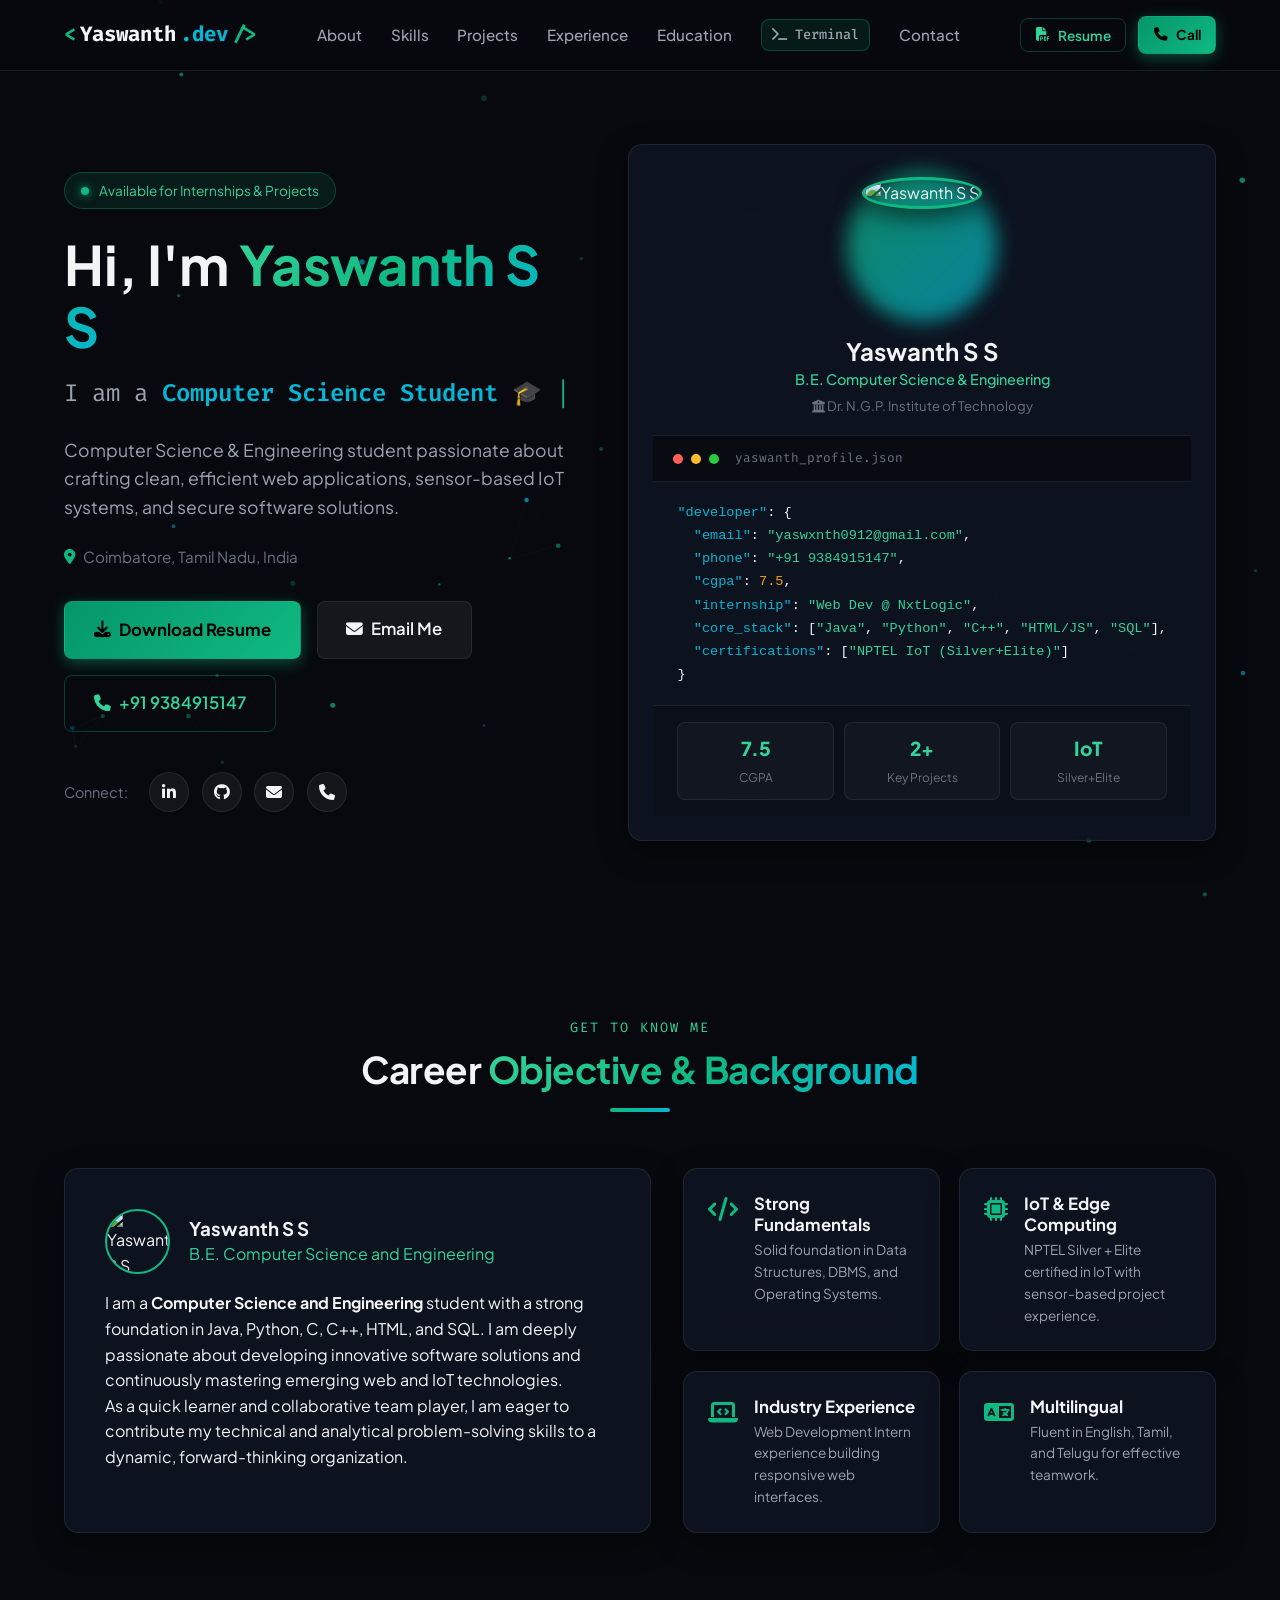
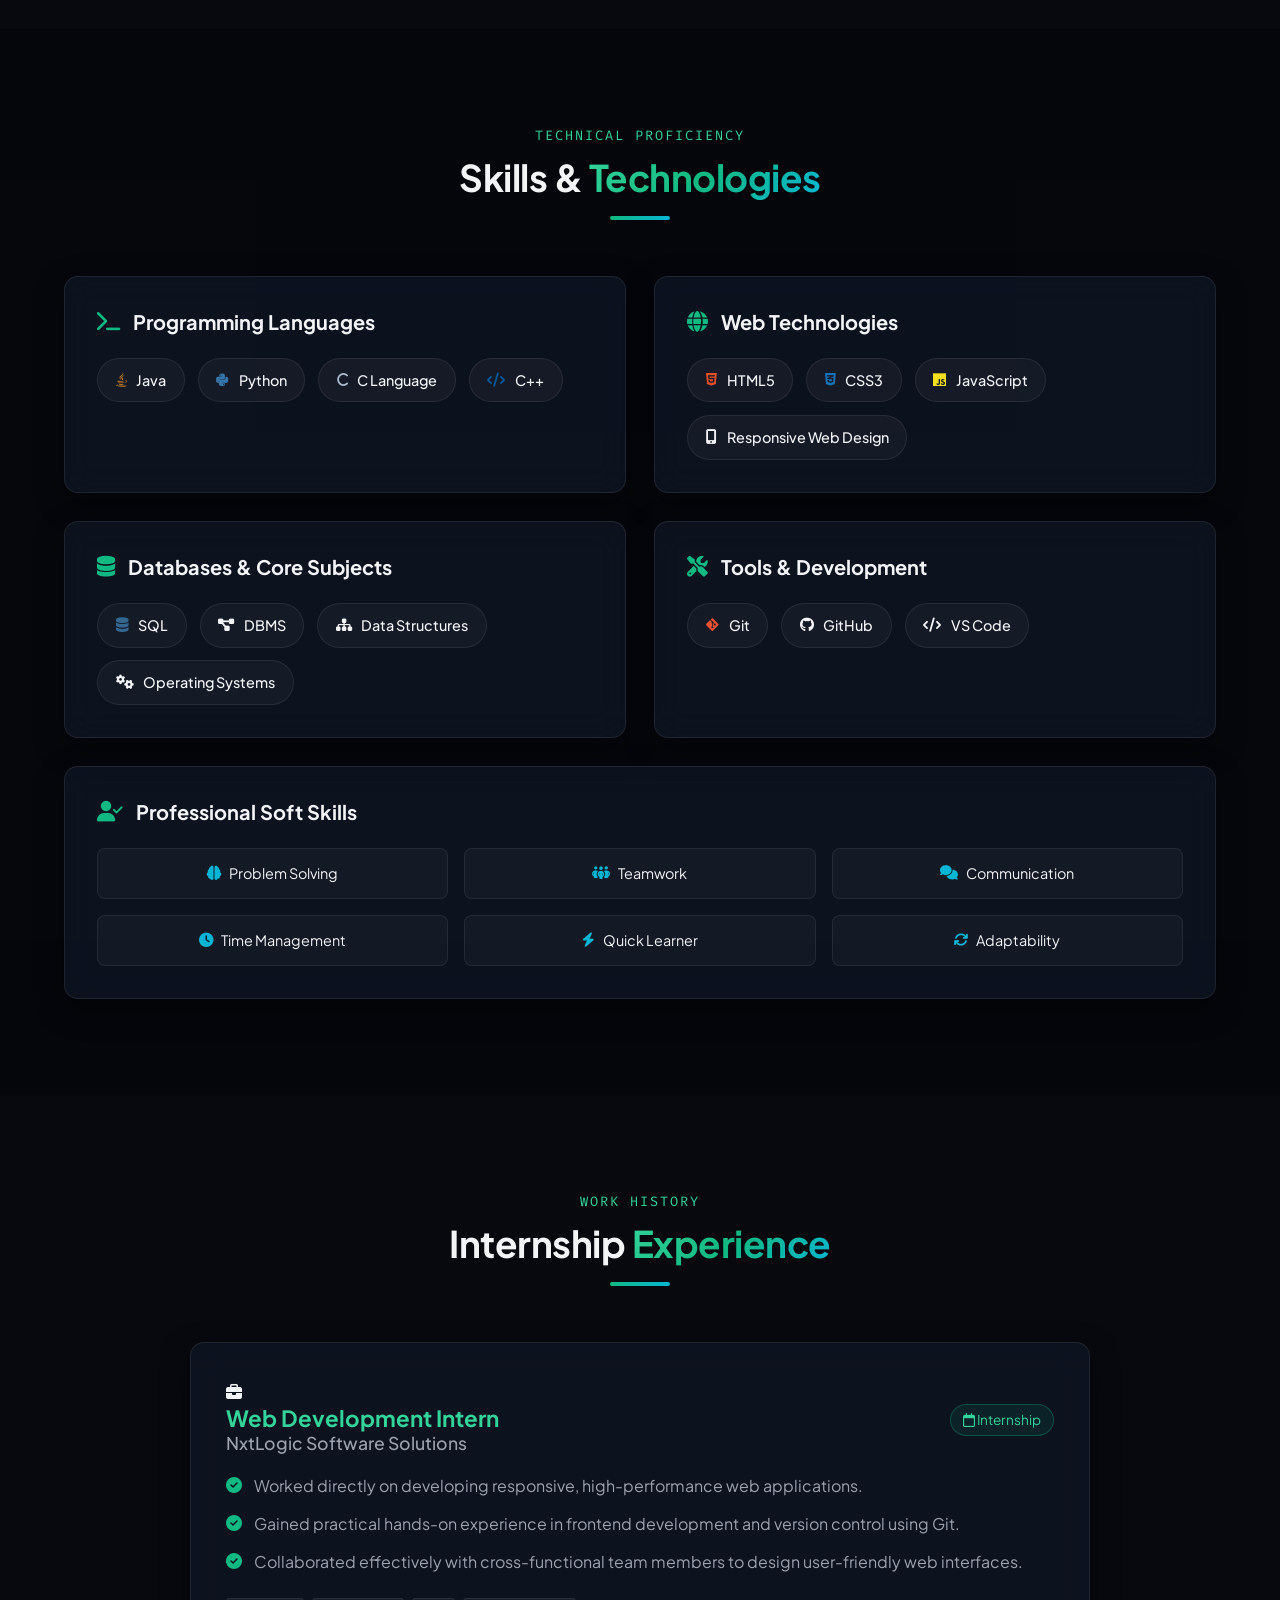
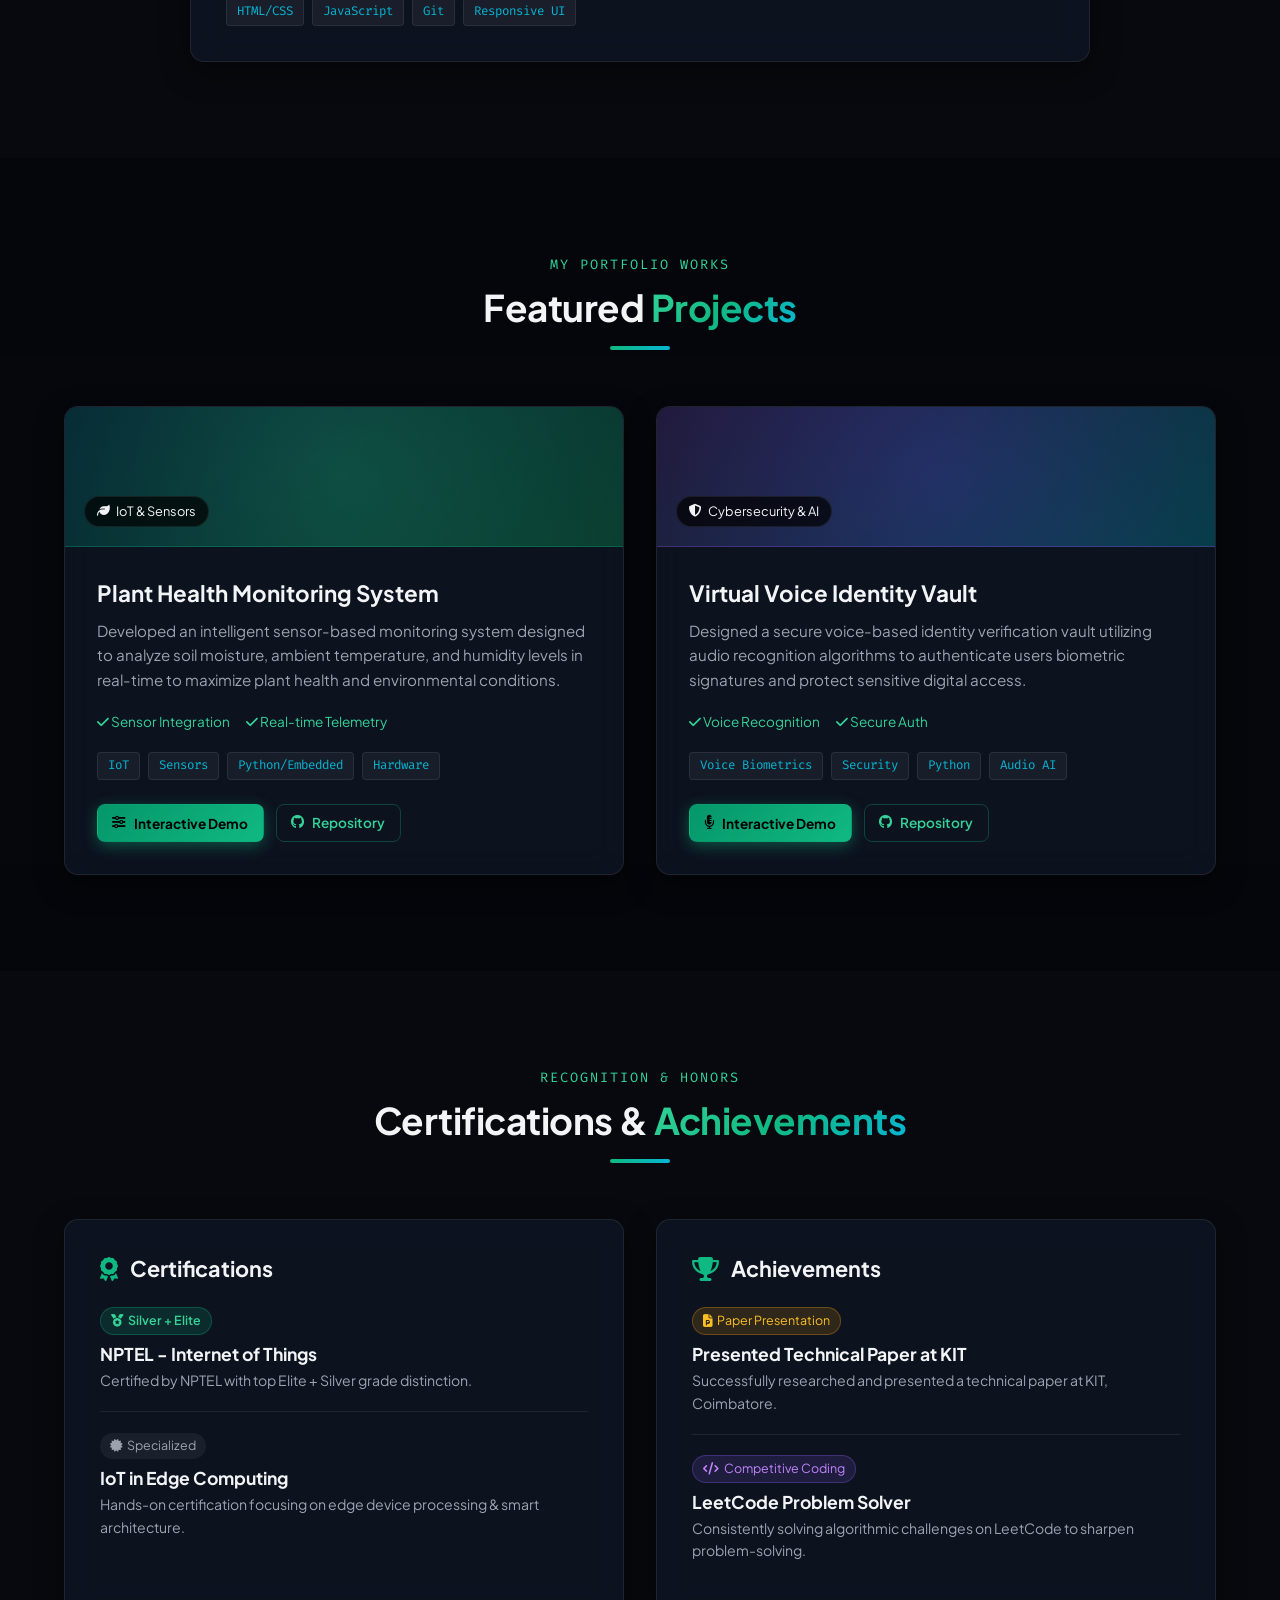
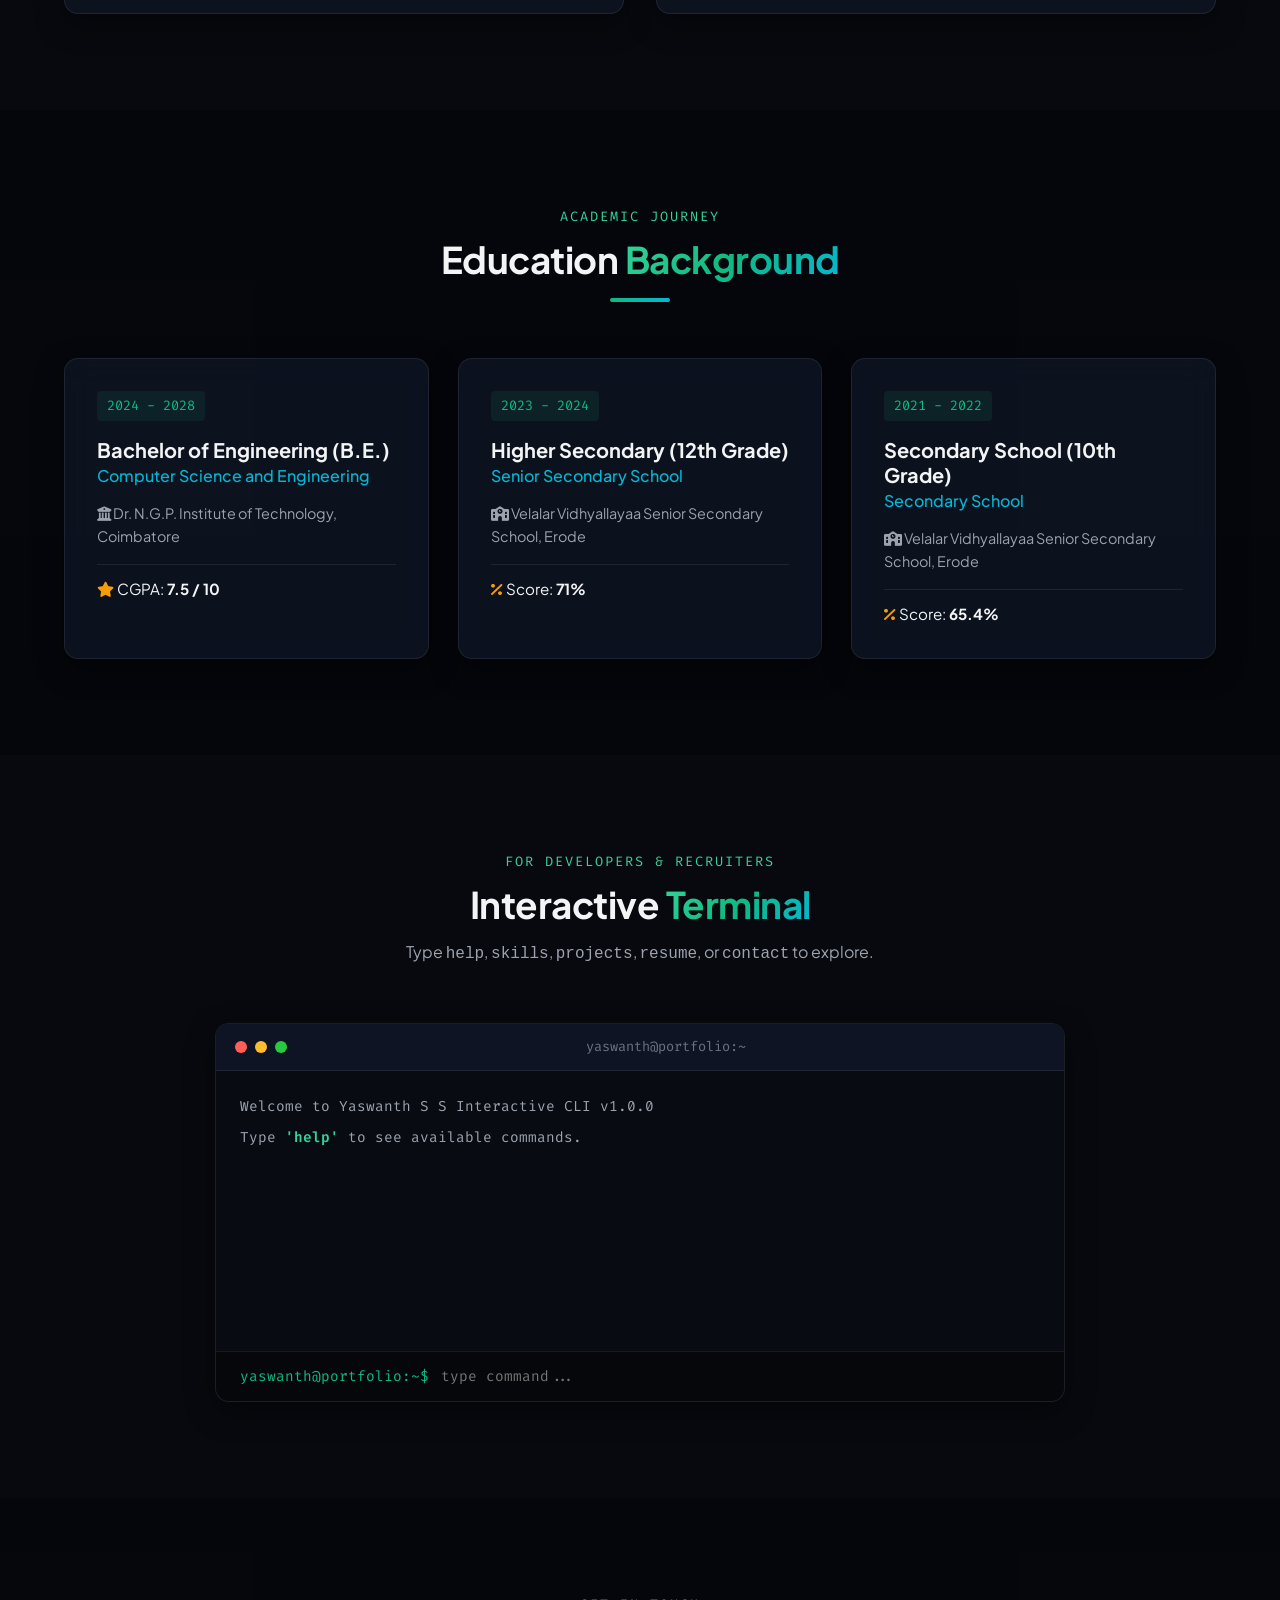
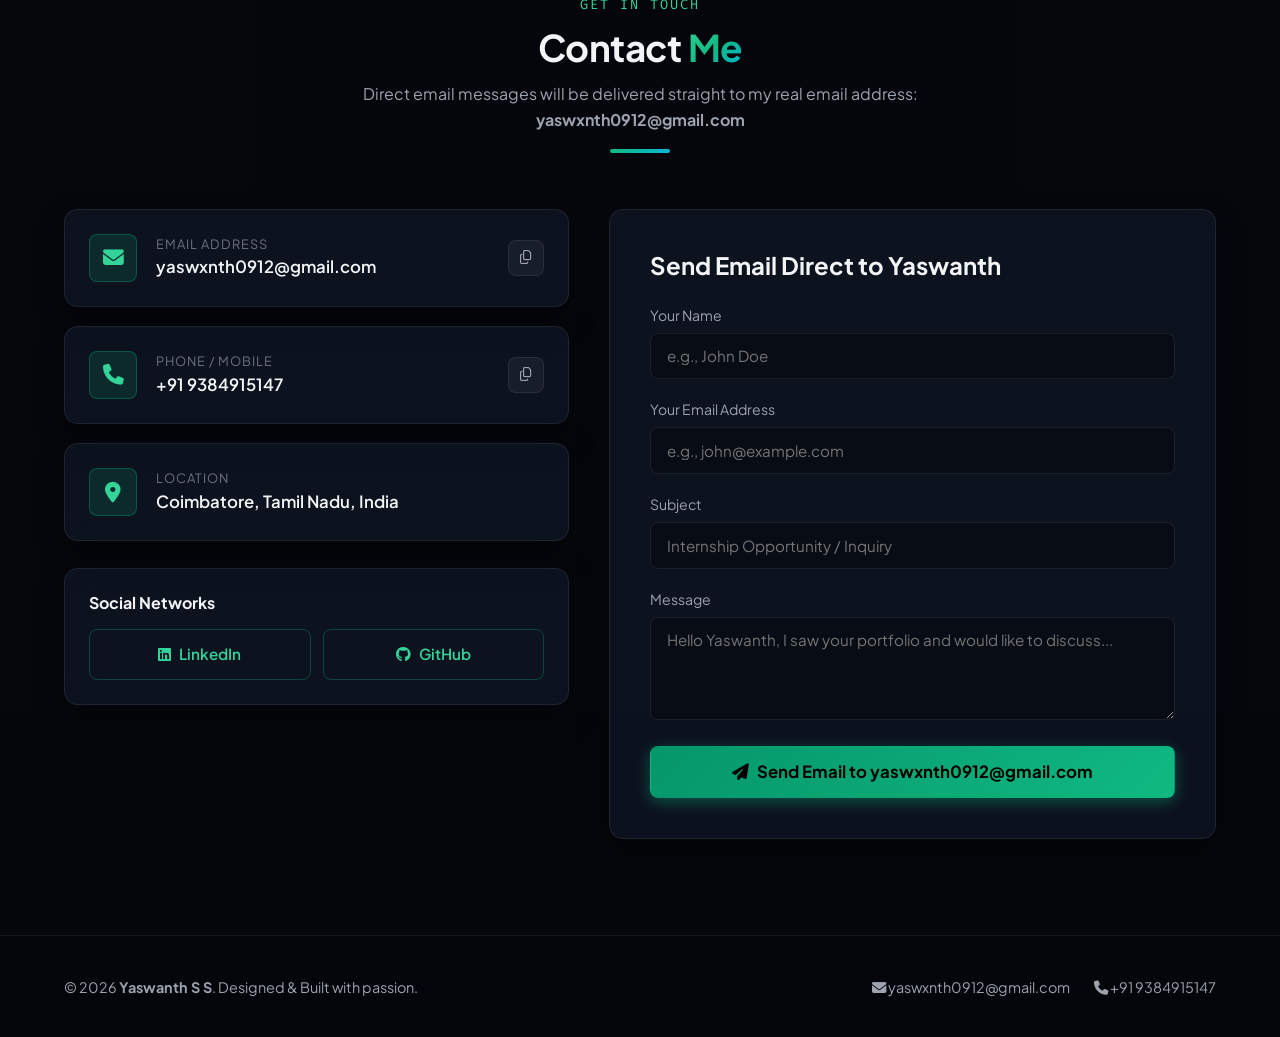
==== index.html @ 0f658e8a "Add files via upload" ====
<!DOCTYPE html>
<html lang="en">
<head>
    <meta charset="UTF-8">
    <meta name="viewport" content="width=device-width, initial-scale=1.0">
    <title>Yaswanth S S | Software Engineer & Web Developer Portfolio</title>
    <meta name="description" content="Portfolio of Yaswanth S S, B.E. Computer Science & Engineering Student, Web Developer, and IoT Enthusiast from Coimbatore, India.">
    <meta name="keywords" content="Yaswanth S S, Portfolio, Web Developer, Software Engineer, Java, Python, C++, SQL, Coimbatore">
    
    <!-- Google Fonts & Font Awesome Icons -->
    <link rel="preconnect" href="https://fonts.googleapis.com">
    <link rel="preconnect" href="https://fonts.gstatic.com" crossorigin>
    <link href="https://fonts.googleapis.com/css2?family=Fira+Code:wght@400;500;600&family=Outfit:wght@300;400;500;600;700;800&family=Plus+Jakarta+Sans:wght@300;400;500;600;700;800&display=swap" rel="stylesheet">
    <link rel="stylesheet" href="https://cdnjs.cloudflare.com/ajax/libs/font-awesome/6.4.0/css/all.min.css">
    
    <!-- Stylesheet -->
    <link rel="stylesheet" href="styles.css">
</head>
<body>

    <!-- Animated Canvas Ambient Background -->
    <canvas id="ambient-particles"></canvas>

    <!-- Navigation Bar -->
    <header class="navbar-container" id="navbar">
        <div class="nav-content">
            <a href="#hero" class="brand-logo">
                <span class="logo-code">&lt;</span>
                <span class="logo-name">Yaswanth</span>
                <span class="logo-dot">.dev</span>
                <span class="logo-code">/&gt;</span>
            </a>

            <nav class="nav-links" id="nav-links">
                <a href="#about" class="nav-item">About</a>
                <a href="#skills" class="nav-item">Skills</a>
                <a href="#projects" class="nav-item">Projects</a>
                <a href="#experience" class="nav-item">Experience</a>
                <a href="#education" class="nav-item">Education</a>
                <a href="#terminal" class="nav-item terminal-link"><i class="fa-solid fa-terminal"></i> Terminal</a>
                <a href="#contact" class="nav-item">Contact</a>
            </nav>

            <div class="nav-actions">
                <button class="btn btn-outline btn-sm" id="btn-open-resume" onclick="openResumeModal()">
                    <i class="fa-solid fa-file-pdf"></i> Resume
                </button>
                <a href="tel:+919384915147" class="btn btn-primary btn-sm nav-call-btn">
                    <i class="fa-solid fa-phone"></i> Call
                </a>
                <button class="mobile-toggle" id="mobile-toggle" aria-label="Toggle navigation">
                    <i class="fa-solid fa-bars"></i>
                </button>
            </div>
        </div>
    </header>

    <main>
        <!-- Hero Section -->
        <section id="hero" class="hero-section">
            <div class="container hero-grid">
                <div class="hero-text-content">
                    <div class="status-badge glow-pulse">
                        <span class="status-dot"></span>
                        <span>Available for Internships & Projects</span>
                    </div>

                    <h1 class="hero-title">
                        Hi, I'm <span class="gradient-text">Yaswanth S S</span>
                    </h1>

                    <div class="typing-container">
                        <span class="typing-prefix">I am a </span>
                        <span id="typing-text" class="typing-highlight"></span>
                        <span class="cursor-blink">|</span>
                    </div>

                    <p class="hero-description">
                        Computer Science & Engineering student passionate about crafting clean, efficient web applications, sensor-based IoT systems, and secure software solutions.
                    </p>

                    <div class="hero-location">
                        <i class="fa-solid fa-location-dot"></i> Coimbatore, Tamil Nadu, India
                    </div>

                    <div class="hero-cta-group">
                        <button onclick="downloadResume()" class="btn btn-primary btn-lg glow-effect">
                            <i class="fa-solid fa-download"></i> Download Resume
                        </button>
                        <a href="mailto:yaswxnth0912@gmail.com?subject=Portfolio%20Inquiry%20from%20Website&body=Hi%20Yaswanth,%0A%0AI%20saw%20your%20portfolio%20and%20would%20like%20to%20connect%20with%20you.%0A%0ARegards," class="btn btn-secondary btn-lg">
                            <i class="fa-solid fa-envelope"></i> Email Me
                        </a>
                        <a href="tel:+919384915147" class="btn btn-outline btn-lg">
                            <i class="fa-solid fa-phone"></i> +91 9384915147
                        </a>
                    </div>

                    <div class="social-links-row">
                        <span class="social-label">Connect:</span>
                        <a href="https://www.linkedin.com/in/yaswanth-ss-271593386/" target="_blank" rel="noopener" class="social-btn" title="LinkedIn Profile">
                            <i class="fa-brands fa-linkedin-in"></i>
                        </a>
                        <a href="https://github.com/Yaswanth-1223" target="_blank" rel="noopener" class="social-btn" title="GitHub Profile">
                            <i class="fa-brands fa-github"></i>
                        </a>
                        <a href="mailto:yaswxnth0912@gmail.com" class="social-btn" title="Send Email">
                            <i class="fa-solid fa-envelope"></i>
                        </a>
                        <a href="tel:+919384915147" class="social-btn" title="Call Phone">
                            <i class="fa-solid fa-phone"></i>
                        </a>
                    </div>
                </div>

                <!-- Hero Visual with Profile Picture Frame -->
                <div class="hero-visual">
                    <div class="profile-hero-card glass-panel">
                        <!-- Profile Image Frame -->
                        <div class="profile-img-container">
                            <div class="profile-glow-ring"></div>
                            <img src="image/yash port pic.jpeg" alt="Yaswanth S S" class="profile-img" onerror="this.onerror=null; this.src='https://ui-avatars.com/api/?name=Yaswanth+S+S&background=10b981&color=000&size=200&bold=true';">
                        </div>

                        <div class="profile-meta-info">
                            <h3 class="profile-name">Yaswanth S S</h3>
                            <p class="profile-degree">B.E. Computer Science & Engineering</p>
                            <div class="profile-college"><i class="fa-solid fa-building-columns"></i> Dr. N.G.P. Institute of Technology</div>
                        </div>

                        <div class="code-avatar-header">
                            <span class="dot red"></span>
                            <span class="dot yellow"></span>
                            <span class="dot green"></span>
                            <span class="code-filename">yaswanth_profile.json</span>
                        </div>
                        <div class="code-avatar-body">
<pre><code><span class="code-key">"developer"</span>: {
  <span class="code-key">"email"</span>: <span class="code-string">"yaswxnth0912@gmail.com"</span>,
  <span class="code-key">"phone"</span>: <span class="code-string">"+91 9384915147"</span>,
  <span class="code-key">"cgpa"</span>: <span class="code-number">7.5</span>,
  <span class="code-key">"internship"</span>: <span class="code-string">"Web Dev @ NxtLogic"</span>,
  <span class="code-key">"core_stack"</span>: [<span class="code-string">"Java"</span>, <span class="code-string">"Python"</span>, <span class="code-string">"C++"</span>, <span class="code-string">"HTML/JS"</span>, <span class="code-string">"SQL"</span>],
  <span class="code-key">"certifications"</span>: [<span class="code-string">"NPTEL IoT (Silver+Elite)"</span>]
}</code></pre>
                        </div>
                        <div class="visual-badge-row">
                            <div class="mini-stat-badge">
                                <span class="stat-num">7.5</span>
                                <span class="stat-lbl">CGPA</span>
                            </div>
                            <div class="mini-stat-badge">
                                <span class="stat-num">2+</span>
                                <span class="stat-lbl">Key Projects</span>
                            </div>
                            <div class="mini-stat-badge">
                                <span class="stat-num">IoT</span>
                                <span class="stat-lbl">Silver+Elite</span>
                            </div>
                        </div>
                    </div>
                </div>
            </div>
        </section>

        <!-- About Section -->
        <section id="about" class="section">
            <div class="container">
                <div class="section-header center">
                    <span class="section-subtitle">Get to know me</span>
                    <h2 class="section-title">Career <span class="gradient-text">Objective & Background</span></h2>
                    <div class="title-underline"></div>
                </div>

                <div class="about-grid">
                    <div class="about-card glass-panel">
                        <div class="about-profile-header">
                            <img src="profile.jpg" alt="Yaswanth S S" class="about-profile-thumb" onerror="this.onerror=null; this.src='https://ui-avatars.com/api/?name=Yaswanth+S+S&background=10b981&color=000&size=100&bold=true';">
                            <div>
                                <h3>Yaswanth S S</h3>
                                <p class="text-emerald">B.E. Computer Science and Engineering</p>
                            </div>
                        </div>
                        <p style="margin-top: 1rem;">
                            I am a <strong>Computer Science and Engineering</strong> student with a strong foundation in Java, Python, C, C++, HTML, and SQL. I am deeply passionate about developing innovative software solutions and continuously mastering emerging web and IoT technologies.
                        </p>
                        <p>
                            As a quick learner and collaborative team player, I am eager to contribute my technical and analytical problem-solving skills to a dynamic, forward-thinking organization.
                        </p>
                    </div>

                    <div class="about-features-grid">
                        <div class="feature-item glass-panel">
                            <i class="fa-solid fa-code feature-icon"></i>
                            <div>
                                <h4>Strong Fundamentals</h4>
                                <p>Solid foundation in Data Structures, DBMS, and Operating Systems.</p>
                            </div>
                        </div>

                        <div class="feature-item glass-panel">
                            <i class="fa-solid fa-microchip feature-icon"></i>
                            <div>
                                <h4>IoT & Edge Computing</h4>
                                <p>NPTEL Silver + Elite certified in IoT with sensor-based project experience.</p>
                            </div>
                        </div>

                        <div class="feature-item glass-panel">
                            <i class="fa-solid fa-laptop-code feature-icon"></i>
                            <div>
                                <h4>Industry Experience</h4>
                                <p>Web Development Intern experience building responsive web interfaces.</p>
                            </div>
                        </div>

                        <div class="feature-item glass-panel">
                            <i class="fa-solid fa-language feature-icon"></i>
                            <div>
                                <h4>Multilingual</h4>
                                <p>Fluent in English, Tamil, and Telugu for effective teamwork.</p>
                            </div>
                        </div>
                    </div>
                </div>
            </div>
        </section>

        <!-- Skills Section -->
        <section id="skills" class="section dark-section">
            <div class="container">
                <div class="section-header center">
                    <span class="section-subtitle">Technical Proficiency</span>
                    <h2 class="section-title">Skills & <span class="gradient-text">Technologies</span></h2>
                    <div class="title-underline"></div>
                </div>

                <div class="skills-wrapper">
                    <!-- Programming Languages -->
                    <div class="skill-category-card glass-panel">
                        <div class="skill-cat-header">
                            <i class="fa-solid fa-terminal"></i>
                            <h3>Programming Languages</h3>
                        </div>
                        <div class="skills-flex">
                            <div class="skill-pill"><i class="fa-brands fa-java color-java"></i> Java</div>
                            <div class="skill-pill"><i class="fa-brands fa-python color-python"></i> Python</div>
                            <div class="skill-pill"><i class="fa-solid fa-c color-c"></i> C Language</div>
                            <div class="skill-pill"><i class="fa-solid fa-code color-cpp"></i> C++</div>
                        </div>
                    </div>

                    <!-- Web Technologies -->
                    <div class="skill-category-card glass-panel">
                        <div class="skill-cat-header">
                            <i class="fa-solid fa-globe"></i>
                            <h3>Web Technologies</h3>
                        </div>
                        <div class="skills-flex">
                            <div class="skill-pill"><i class="fa-brands fa-html5 color-html"></i> HTML5</div>
                            <div class="skill-pill"><i class="fa-brands fa-css3-alt color-css"></i> CSS3</div>
                            <div class="skill-pill"><i class="fa-brands fa-js color-js"></i> JavaScript</div>
                            <div class="skill-pill"><i class="fa-solid fa-mobile-screen-button"></i> Responsive Web Design</div>
                        </div>
                    </div>

                    <!-- Database & Core CS -->
                    <div class="skill-category-card glass-panel">
                        <div class="skill-cat-header">
                            <i class="fa-solid fa-database"></i>
                            <h3>Databases & Core Subjects</h3>
                        </div>
                        <div class="skills-flex">
                            <div class="skill-pill"><i class="fa-solid fa-database color-sql"></i> SQL</div>
                            <div class="skill-pill"><i class="fa-solid fa-diagram-project"></i> DBMS</div>
                            <div class="skill-pill"><i class="fa-solid fa-sitemap"></i> Data Structures</div>
                            <div class="skill-pill"><i class="fa-solid fa-gears"></i> Operating Systems</div>
                        </div>
                    </div>

                    <!-- Tools & Platforms -->
                    <div class="skill-category-card glass-panel">
                        <div class="skill-cat-header">
                            <i class="fa-solid fa-screwdriver-wrench"></i>
                            <h3>Tools & Development</h3>
                        </div>
                        <div class="skills-flex">
                            <div class="skill-pill"><i class="fa-brands fa-git-alt color-git"></i> Git</div>
                            <div class="skill-pill"><i class="fa-brands fa-github"></i> GitHub</div>
                            <div class="skill-pill"><i class="fa-solid fa-code"></i> VS Code</div>
                        </div>
                    </div>

                    <!-- Soft Skills -->
                    <div class="skill-category-card glass-panel full-width">
                        <div class="skill-cat-header">
                            <i class="fa-solid fa-user-check"></i>
                            <h3>Professional Soft Skills</h3>
                        </div>
                        <div class="soft-skills-grid">
                            <div class="soft-skill-badge"><i class="fa-solid fa-brain"></i> Problem Solving</div>
                            <div class="soft-skill-badge"><i class="fa-solid fa-people-group"></i> Teamwork</div>
                            <div class="soft-skill-badge"><i class="fa-solid fa-comments"></i> Communication</div>
                            <div class="soft-skill-badge"><i class="fa-solid fa-clock"></i> Time Management</div>
                            <div class="soft-skill-badge"><i class="fa-solid fa-bolt"></i> Quick Learner</div>
                            <div class="soft-skill-badge"><i class="fa-solid fa-arrows-rotate"></i> Adaptability</div>
                        </div>
                    </div>
                </div>
            </div>
        </section>

        <!-- Experience Section -->
        <section id="experience" class="section">
            <div class="container">
                <div class="section-header center">
                    <span class="section-subtitle">Work History</span>
                    <h2 class="section-title">Internship <span class="gradient-text">Experience</span></h2>
                    <div class="title-underline"></div>
                </div>

                <div class="timeline-wrapper">
                    <div class="timeline-item glass-panel">
                        <div class="timeline-marker">
                            <i class="fa-solid fa-briefcase"></i>
                        </div>
                        <div class="timeline-content">
                            <div class="timeline-header">
                                <div>
                                    <h3 class="role-title">Web Development Intern</h3>
                                    <h4 class="company-name">NxtLogic Software Solutions</h4>
                                </div>
                                <span class="timeline-badge"><i class="fa-regular fa-calendar"></i> Internship</span>
                            </div>
                            <ul class="experience-bullets">
                                <li><i class="fa-solid fa-circle-check"></i> Worked directly on developing responsive, high-performance web applications.</li>
                                <li><i class="fa-solid fa-circle-check"></i> Gained practical hands-on experience in frontend development and version control using Git.</li>
                                <li><i class="fa-solid fa-circle-check"></i> Collaborated effectively with cross-functional team members to design user-friendly web interfaces.</li>
                            </ul>
                            <div class="tech-tags">
                                <span class="tag">HTML/CSS</span>
                                <span class="tag">JavaScript</span>
                                <span class="tag">Git</span>
                                <span class="tag">Responsive UI</span>
                            </div>
                        </div>
                    </div>
                </div>
            </div>
        </section>

        <!-- Featured Projects Section -->
        <section id="projects" class="section dark-section">
            <div class="container">
                <div class="section-header center">
                    <span class="section-subtitle">My Portfolio Works</span>
                    <h2 class="section-title">Featured <span class="gradient-text">Projects</span></h2>
                    <div class="title-underline"></div>
                </div>

                <div class="projects-grid">
                    <!-- Project 1 -->
                    <div class="project-card glass-panel">
                        <div class="project-card-banner project-bg-1">
                            <div class="project-category"><i class="fa-solid fa-leaf"></i> IoT & Sensors</div>
                        </div>
                        <div class="project-body">
                            <h3 class="project-title">Plant Health Monitoring System</h3>
                            <p class="project-desc">
                                Developed an intelligent sensor-based monitoring system designed to analyze soil moisture, ambient temperature, and humidity levels in real-time to maximize plant health and environmental conditions.
                            </p>
                            <div class="project-highlights">
                                <span><i class="fa-solid fa-check"></i> Sensor Integration</span>
                                <span><i class="fa-solid fa-check"></i> Real-time Telemetry</span>
                            </div>
                            <div class="tech-tags">
                                <span class="tag">IoT</span>
                                <span class="tag">Sensors</span>
                                <span class="tag">Python/Embedded</span>
                                <span class="tag">Hardware</span>
                            </div>
                            <div class="project-actions">
                                <button onclick="openProjectDemo('plant')" class="btn btn-sm btn-primary">
                                    <i class="fa-solid fa-sliders"></i> Interactive Demo
                                </button>
                                <a href="https://github.com/Yaswanth-1223" target="_blank" rel="noopener" class="btn btn-sm btn-outline">
                                    <i class="fa-brands fa-github"></i> Repository
                                </a>
                            </div>
                        </div>
                    </div>

                    <!-- Project 2 -->
                    <div class="project-card glass-panel">
                        <div class="project-card-banner project-bg-2">
                            <div class="project-category"><i class="fa-solid fa-shield-halved"></i> Cybersecurity & AI</div>
                        </div>
                        <div class="project-body">
                            <h3 class="project-title">Virtual Voice Identity Vault</h3>
                            <p class="project-desc">
                                Designed a secure voice-based identity verification vault utilizing audio recognition algorithms to authenticate users biometric signatures and protect sensitive digital access.
                            </p>
                            <div class="project-highlights">
                                <span><i class="fa-solid fa-check"></i> Voice Recognition</span>
                                <span><i class="fa-solid fa-check"></i> Secure Auth</span>
                            </div>
                            <div class="tech-tags">
                                <span class="tag">Voice Biometrics</span>
                                <span class="tag">Security</span>
                                <span class="tag">Python</span>
                                <span class="tag">Audio AI</span>
                            </div>
                            <div class="project-actions">
                                <button onclick="openProjectDemo('voice')" class="btn btn-sm btn-primary">
                                    <i class="fa-solid fa-microphone-lines"></i> Interactive Demo
                                </button>
                                <a href="https://github.com/Yaswanth-1223" target="_blank" rel="noopener" class="btn btn-sm btn-outline">
                                    <i class="fa-brands fa-github"></i> Repository
                                </a>
                            </div>
                        </div>
                    </div>
                </div>
            </div>
        </section>

        <!-- Certifications & Achievements -->
        <section id="certifications" class="section">
            <div class="container">
                <div class="section-header center">
                    <span class="section-subtitle">Recognition & Honors</span>
                    <h2 class="section-title">Certifications & <span class="gradient-text">Achievements</span></h2>
                    <div class="title-underline"></div>
                </div>

                <div class="cert-achieve-grid">
                    <!-- Certifications -->
                    <div class="glass-panel cert-card">
                        <div class="card-icon-header">
                            <i class="fa-solid fa-award"></i>
                            <h3>Certifications</h3>
                        </div>
                        <div class="cert-item">
                            <div class="cert-badge silver-elite">
                                <i class="fa-solid fa-medal"></i> Silver + Elite
                            </div>
                            <h4>NPTEL - Internet of Things</h4>
                            <p>Certified by NPTEL with top Elite + Silver grade distinction.</p>
                        </div>
                        <hr class="card-divider">
                        <div class="cert-item">
                            <div class="cert-badge">
                                <i class="fa-solid fa-certificate"></i> Specialized
                            </div>
                            <h4>IoT in Edge Computing</h4>
                            <p>Hands-on certification focusing on edge device processing & smart architecture.</p>
                        </div>
                    </div>

                    <!-- Achievements -->
                    <div class="glass-panel cert-card">
                        <div class="card-icon-header">
                            <i class="fa-solid fa-trophy"></i>
                            <h3>Achievements</h3>
                        </div>
                        <div class="cert-item">
                            <div class="cert-badge gold">
                                <i class="fa-solid fa-file-powerpoint"></i> Paper Presentation
                            </div>
                            <h4>Presented Technical Paper at KIT</h4>
                            <p>Successfully researched and presented a technical paper at KIT, Coimbatore.</p>
                        </div>
                        <hr class="card-divider">
                        <div class="cert-item">
                            <div class="cert-badge purple">
                                <i class="fa-solid fa-code"></i> Competitive Coding
                            </div>
                            <h4>LeetCode Problem Solver</h4>
                            <p>Consistently solving algorithmic challenges on LeetCode to sharpen problem-solving.</p>
                        </div>
                    </div>
                </div>
            </div>
        </section>

        <!-- Education Section -->
        <section id="education" class="section dark-section">
            <div class="container">
                <div class="section-header center">
                    <span class="section-subtitle">Academic Journey</span>
                    <h2 class="section-title">Education <span class="gradient-text">Background</span></h2>
                    <div class="title-underline"></div>
                </div>

                <div class="education-grid">
                    <!-- College -->
                    <div class="edu-card glass-panel">
                        <div class="edu-year">2024 - 2028</div>
                        <h3 class="edu-degree">Bachelor of Engineering (B.E.)</h3>
                        <h4 class="edu-field">Computer Science and Engineering</h4>
                        <div class="edu-school"><i class="fa-solid fa-building-columns"></i> Dr. N.G.P. Institute of Technology, Coimbatore</div>
                        <div class="edu-grade"><i class="fa-solid fa-star"></i> CGPA: <strong>7.5 / 10</strong></div>
                    </div>

                    <!-- 12th -->
                    <div class="edu-card glass-panel">
                        <div class="edu-year">2023 - 2024</div>
                        <h3 class="edu-degree">Higher Secondary (12th Grade)</h3>
                        <h4 class="edu-field">Senior Secondary School</h4>
                        <div class="edu-school"><i class="fa-solid fa-school"></i> Velalar Vidhyallayaa Senior Secondary School, Erode</div>
                        <div class="edu-grade"><i class="fa-solid fa-percent"></i> Score: <strong>71%</strong></div>
                    </div>

                    <!-- 10th -->
                    <div class="edu-card glass-panel">
                        <div class="edu-year">2021 - 2022</div>
                        <h3 class="edu-degree">Secondary School (10th Grade)</h3>
                        <h4 class="edu-field">Secondary School</h4>
                        <div class="edu-school"><i class="fa-solid fa-school"></i> Velalar Vidhyallayaa Senior Secondary School, Erode</div>
                        <div class="edu-grade"><i class="fa-solid fa-percent"></i> Score: <strong>65.4%</strong></div>
                    </div>
                </div>
            </div>
        </section>

        <!-- Interactive Terminal (Developer Vibe) -->
        <section id="terminal" class="section">
            <div class="container">
                <div class="section-header center">
                    <span class="section-subtitle">For Developers & Recruiters</span>
                    <h2 class="section-title">Interactive <span class="gradient-text">Terminal</span></h2>
                    <p class="section-desc">Type <code>help</code>, <code>skills</code>, <code>projects</code>, <code>resume</code>, or <code>contact</code> to explore.</p>
                </div>

                <div class="terminal-container glass-panel">
                    <div class="terminal-header">
                        <div class="window-controls">
                            <span class="ctrl red"></span>
                            <span class="ctrl yellow"></span>
                            <span class="ctrl green"></span>
                        </div>
                        <div class="terminal-title">yaswanth@portfolio:~</div>
                    </div>
                    <div class="terminal-body" id="terminal-body">
                        <div class="terminal-line">Welcome to Yaswanth S S Interactive CLI v1.0.0</div>
                        <div class="terminal-line">Type <span class="term-cmd">'help'</span> to see available commands.</div>
                    </div>
                    <div class="terminal-input-line">
                        <span class="term-prompt">yaswanth@portfolio:~$</span>
                        <input type="text" id="terminal-input" placeholder="type command..." autocomplete="off">
                    </div>
                </div>
            </div>
        </section>

        <!-- Contact Section -->
        <section id="contact" class="section dark-section">
            <div class="container">
                <div class="section-header center">
                    <span class="section-subtitle">Get In Touch</span>
                    <h2 class="section-title">Contact <span class="gradient-text">Me</span></h2>
                    <p class="section-desc">Direct email messages will be delivered straight to my real email address: <strong>yaswxnth0912@gmail.com</strong></p>
                    <div class="title-underline"></div>
                </div>

                <div class="contact-grid">
                    <!-- Quick Contact Cards -->
                    <div class="contact-info-col">
                        <div class="contact-card glass-panel glow-on-hover">
                            <div class="contact-icon"><i class="fa-solid fa-envelope"></i></div>
                            <div class="contact-details">
                                <span class="contact-label">Email Address</span>
                                <a href="mailto:yaswxnth0912@gmail.com" class="contact-value">yaswxnth0912@gmail.com</a>
                            </div>
                            <button onclick="copyToClipboard('yaswxnth0912@gmail.com', 'Email copied!')" class="btn-icon" title="Copy Email">
                                <i class="fa-regular fa-copy"></i>
                            </button>
                        </div>

                        <div class="contact-card glass-panel glow-on-hover">
                            <div class="contact-icon"><i class="fa-solid fa-phone"></i></div>
                            <div class="contact-details">
                                <span class="contact-label">Phone / Mobile</span>
                                <a href="tel:+919384915147" class="contact-value">+91 9384915147</a>
                            </div>
                            <button onclick="copyToClipboard('+919384915147', 'Phone copied!')" class="btn-icon" title="Copy Phone">
                                <i class="fa-regular fa-copy"></i>
                            </button>
                        </div>

                        <div class="contact-card glass-panel glow-on-hover">
                            <div class="contact-icon"><i class="fa-solid fa-location-dot"></i></div>
                            <div class="contact-details">
                                <span class="contact-label">Location</span>
                                <span class="contact-value">Coimbatore, Tamil Nadu, India</span>
                            </div>
                        </div>

                        <div class="social-box glass-panel">
                            <h4>Social Networks</h4>
                            <div class="social-links-grid">
                                <a href="https://www.linkedin.com/in/yaswanth-ss-271593386" target="_blank" rel="noopener" class="btn btn-outline btn-block">
                                    <i class="fa-brands fa-linkedin"></i> LinkedIn
                                </a>
                                <a href="https://github.com/Yaswanth-1223" target="_blank" rel="noopener" class="btn btn-outline btn-block">
                                    <i class="fa-brands fa-github"></i> GitHub
                                </a>
                            </div>
                        </div>
                    </div>

                    <!-- Direct Email Form via FormSubmit -->
                    <div class="contact-form-col glass-panel">
                        <h3>Send Email Direct to Yaswanth</h3>
                        <form id="contact-form" action="https://formsubmit.co/yaswxnth0912@gmail.com" method="POST" onsubmit="handleFormSubmit(event)">
                            <input type="hidden" name="_captcha" value="false">
                            <input type="hidden" name="_template" value="table">
                            <input type="hidden" name="_subject" value="New Portfolio Contact Message for Yaswanth S S">

                            <div class="form-group">
                                <label for="sender-name">Your Name</label>
                                <input type="text" id="sender-name" name="Name" placeholder="e.g., John Doe" required>
                            </div>

                            <div class="form-group">
                                <label for="sender-email">Your Email Address</label>
                                <input type="email" id="sender-email" name="Email" placeholder="e.g., john@example.com" required>
                            </div>

                            <div class="form-group">
                                <label for="message-subject">Subject</label>
                                <input type="text" id="message-subject" name="Subject" placeholder="Internship Opportunity / Inquiry" required>
                            </div>

                            <div class="form-group">
                                <label for="message-body">Message</label>
                                <textarea id="message-body" name="Message" rows="4" placeholder="Hello Yaswanth, I saw your portfolio and would like to discuss..." required></textarea>
                            </div>

                            <button type="submit" class="btn btn-primary btn-block btn-lg glow-effect">
                                <i class="fa-solid fa-paper-plane"></i> Send Email to yaswxnth0912@gmail.com
                            </button>
                        </form>
                    </div>
                </div>
            </div>
        </section>
    </main>

    <!-- Footer -->
    <footer class="footer">
        <div class="container footer-content">
            <p>&copy; 2026 <strong>Yaswanth S S</strong>. Designed & Built with passion.</p>
            <div class="footer-links">
                <a href="mailto:yaswxnth0912@gmail.com"><i class="fa-solid fa-envelope"></i> yaswxnth0912@gmail.com</a>
                <a href="tel:+919384915147"><i class="fa-solid fa-phone"></i> +91 9384915147</a>
            </div>
        </div>
    </footer>

    <!-- Resume Modal -->
    <div id="resume-modal" class="modal-overlay">
        <div class="modal-content glass-panel">
            <div class="modal-header">
                <h3><i class="fa-solid fa-file-pdf"></i> Yaswanth S S - Resume</h3>
                <button class="modal-close" onclick="closeResumeModal()">&times;</button>
            </div>
            <div class="modal-body" id="resume-preview-body">
                <div class="resume-preview-card">
                    <h2>YASWANTH S S</h2>
                    <p class="resume-sub">B.E. COMPUTER SCIENCE AND ENGINEERING | Dr. N.G.P. Institute of Technology</p>
                    <p><strong>Email:</strong> yaswxnth0912@gmail.com | <strong>Phone:</strong> +91 9384915147</p>
                    <p><strong>LinkedIn:</strong> linkedin.com/in/yaswanth-ss-271593386 | <strong>GitHub:</strong> github.com/Yaswanth-1223</p>
                    <hr>
                    <h4>CAREER OBJECTIVE</h4>
                    <p>Computer Science and Engineering student with strong foundation in Java, Python, C, C++, HTML, and SQL. Eager to contribute technical & problem-solving skills.</p>
                    <h4>EDUCATION</h4>
                    <ul>
                        <li><strong>B.E. Computer Science & Engineering</strong> (2024-2028) - CGPA: 7.5 / 10</li>
                        <li><strong>Higher Secondary (12th)</strong> (2023-2024) - 71%</li>
                        <li><strong>Secondary (10th)</strong> (2021-2022) - 65.4%</li>
                    </ul>
                    <h4>SKILLS & CERTIFICATIONS</h4>
                    <p><strong>Languages:</strong> Java, Python, C, C++, JavaScript | <strong>Database:</strong> SQL | <strong>Certifications:</strong> NPTEL IoT (Silver + Elite)</p>
                    <h4>PROJECTS & INTERNSHIP</h4>
                    <p><strong>Web Development Intern @ NxtLogic Software Solutions</strong></p>
                    <p><strong>Projects:</strong> Plant Health Monitoring System (IoT) & Virtual Voice Identity Vault</p>
                </div>
            </div>
            <div class="modal-footer">
                <button onclick="downloadResume()" class="btn btn-primary glow-effect">
                    <i class="fa-solid fa-download"></i> Download Resume File (PDF/HTML)
                </button>
                <button onclick="closeResumeModal()" class="btn btn-secondary">Close</button>
            </div>
        </div>
    </div>

    <!-- Interactive Project Demo Modal -->
    <div id="project-modal" class="modal-overlay">
        <div class="modal-content glass-panel">
            <div class="modal-header">
                <h3 id="project-modal-title">Project Interactive Preview</h3>
                <button class="modal-close" onclick="closeProjectModal()">&times;</button>
            </div>
            <div class="modal-body" id="project-modal-body">
                <!-- Interactive simulation content -->
            </div>
            <div class="modal-footer">
                <button onclick="closeProjectModal()" class="btn btn-secondary">Close Preview</button>
            </div>
        </div>
    </div>

    <!-- Toast Notification -->
    <div id="toast" class="toast"></div>

    <!-- Script -->
    <script src="script.js"></script>
</body>
</html>
---- styles.css ----
/* ==========================================================================
   Yaswanth S S Portfolio Design System - Cyber Emerald & Obsidian Dark
   ========================================================================== */

:root {
    /* Color Palette */
    --bg-dark: #07090e;
    --bg-card: rgba(17, 24, 39, 0.7);
    --bg-card-hover: rgba(30, 41, 59, 0.85);
    --bg-glass: rgba(15, 23, 42, 0.65);
    
    /* Emerald Accents */
    --primary: #10b981;
    --primary-glow: rgba(16, 185, 129, 0.4);
    --primary-light: #34d399;
    --primary-dark: #059669;
    
    /* Complementary Accents */
    --accent-cyan: #06b6d4;
    --accent-blue: #3b82f6;
    --accent-purple: #8b5cf6;
    
    /* Text Colors */
    --text-main: #f3f4f6;
    --text-muted: #9ca3af;
    --text-dim: #6b7280;
    
    /* Borders & Glows */
    --border-glass: rgba(255, 255, 255, 0.08);
    --border-emerald: rgba(16, 185, 129, 0.3);
    --shadow-glow: 0 0 25px rgba(16, 185, 129, 0.2);
    
    /* Typography */
    --font-heading: 'Plus Jakarta Sans', 'Outfit', sans-serif;
    --font-body: 'Plus Jakarta Sans', sans-serif;
    --font-mono: 'Fira Code', monospace;
    
    /* Layout */
    --radius-sm: 8px;
    --radius-md: 14px;
    --radius-lg: 20px;
    --transition-fast: 0.2s ease;
    --transition-normal: 0.3s cubic-bezier(0.4, 0, 0.2, 1);
}

/* Reset & Base Styles */
* {
    margin: 0;
    padding: 0;
    box-sizing: border-box;
}

html {
    scroll-behavior: smooth;
    font-size: 16px;
}

body {
    background-color: var(--bg-dark);
    color: var(--text-main);
    font-family: var(--font-body);
    line-height: 1.6;
    overflow-x: hidden;
    position: relative;
}

.text-emerald { color: var(--primary-light); }

/* Canvas Ambient Particle Background */
#ambient-particles {
    position: fixed;
    top: 0;
    left: 0;
    width: 100vw;
    height: 100vh;
    z-index: -1;
    pointer-events: none;
}

/* Container */
.container {
    max-width: 1200px;
    margin: 0 auto;
    padding: 0 1.5rem;
}

/* Typography Utilities */
h1, h2, h3, h4, h5, h6 {
    font-family: var(--font-heading);
    font-weight: 700;
    line-height: 1.25;
}

.gradient-text {
    background: linear-gradient(135deg, var(--primary-light) 0%, var(--primary) 50%, var(--accent-cyan) 100%);
    -webkit-background-clip: text;
    -webkit-text-fill-color: transparent;
}

/* Glassmorphism Panel */
.glass-panel {
    background: var(--bg-card);
    backdrop-filter: blur(16px);
    -webkit-backdrop-filter: blur(16px);
    border: 1px solid var(--border-glass);
    border-radius: var(--radius-md);
    box-shadow: 0 10px 30px rgba(0, 0, 0, 0.4);
    transition: var(--transition-normal);
}

.glass-panel:hover {
    border-color: var(--border-emerald);
}

/* Navigation Bar */
.navbar-container {
    position: fixed;
    top: 0;
    left: 0;
    width: 100%;
    z-index: 1000;
    padding: 1rem 0;
    transition: var(--transition-normal);
    background: rgba(7, 9, 14, 0.75);
    backdrop-filter: blur(12px);
    border-bottom: 1px solid var(--border-glass);
}

.navbar-container.scrolled {
    padding: 0.75rem 0;
    background: rgba(7, 9, 14, 0.92);
    box-shadow: 0 4px 20px rgba(0, 0, 0, 0.6);
}

.nav-content {
    max-width: 1200px;
    margin: 0 auto;
    padding: 0 1.5rem;
    display: flex;
    align-items: center;
    justify-content: space-between;
}

.brand-logo {
    text-decoration: none;
    font-family: var(--font-mono);
    font-size: 1.3rem;
    font-weight: 700;
    color: var(--text-main);
    display: flex;
    align-items: center;
    gap: 4px;
}

.logo-code { color: var(--primary); }
.logo-dot { color: var(--accent-cyan); }

.nav-links {
    display: flex;
    align-items: center;
    gap: 1.8rem;
}

.nav-item {
    text-decoration: none;
    color: var(--text-muted);
    font-weight: 500;
    font-size: 0.95rem;
    transition: var(--transition-fast);
    position: relative;
}

.nav-item:hover, .nav-item.active {
    color: var(--primary-light);
}

.nav-item::after {
    content: '';
    position: absolute;
    bottom: -6px;
    left: 0;
    width: 0;
    height: 2px;
    background: var(--primary);
    transition: var(--transition-fast);
    border-radius: 2px;
}

.nav-item:hover::after, .nav-item.active::after {
    width: 100%;
}

.terminal-link {
    font-family: var(--font-mono);
    font-size: 0.85rem;
    background: rgba(16, 185, 129, 0.1);
    padding: 4px 10px;
    border-radius: var(--radius-sm);
    border: 1px solid var(--border-emerald);
}

.nav-actions {
    display: flex;
    align-items: center;
    gap: 0.75rem;
}

.mobile-toggle {
    display: none;
    background: none;
    border: none;
    color: var(--text-main);
    font-size: 1.4rem;
    cursor: pointer;
}

/* Buttons System */
.btn {
    display: inline-flex;
    align-items: center;
    justify-content: center;
    gap: 0.5rem;
    padding: 0.75rem 1.4rem;
    font-family: var(--font-heading);
    font-size: 0.95rem;
    font-weight: 600;
    border-radius: var(--radius-sm);
    cursor: pointer;
    transition: var(--transition-normal);
    text-decoration: none;
    border: 1px solid transparent;
}

.btn-sm { padding: 0.45rem 0.9rem; font-size: 0.85rem; }
.btn-lg { padding: 0.9rem 1.8rem; font-size: 1.05rem; }
.btn-block { width: 100%; }

.btn-primary {
    background: linear-gradient(135deg, var(--primary-dark), var(--primary));
    color: #000;
    font-weight: 700;
    box-shadow: 0 4px 15px var(--primary-glow);
}

.btn-primary:hover {
    transform: translateY(-2px);
    box-shadow: 0 6px 25px rgba(16, 185, 129, 0.6);
    background: linear-gradient(135deg, var(--primary), var(--primary-light));
}

.btn-secondary {
    background: rgba(255, 255, 255, 0.06);
    color: var(--text-main);
    border-color: var(--border-glass);
}

.btn-secondary:hover {
    background: rgba(255, 255, 255, 0.12);
    border-color: rgba(255, 255, 255, 0.2);
    transform: translateY(-2px);
}

.btn-outline {
    background: transparent;
    color: var(--primary-light);
    border-color: var(--border-emerald);
}

.btn-outline:hover {
    background: rgba(16, 185, 129, 0.15);
    box-shadow: 0 0 15px var(--primary-glow);
    transform: translateY(-2px);
}

.glow-effect {
    position: relative;
    overflow: hidden;
}

.glow-effect::before {
    content: '';
    position: absolute;
    top: -50%;
    left: -50%;
    width: 200%;
    height: 200%;
    background: radial-gradient(circle, rgba(255,255,255,0.3) 0%, transparent 60%);
    transform: rotate(45deg);
    transition: 0.5s;
    opacity: 0;
}

.glow-effect:hover::before { opacity: 1; }

/* Sections Base */
.section {
    padding: 6rem 0;
    position: relative;
}

.dark-section { background: rgba(4, 6, 10, 0.6); }

.section-header { margin-bottom: 3.5rem; }
.section-header.center { text-align: center; }

.section-subtitle {
    font-family: var(--font-mono);
    color: var(--primary-light);
    font-size: 0.85rem;
    letter-spacing: 2px;
    text-transform: uppercase;
    display: block;
    margin-bottom: 0.5rem;
}

.section-title { font-size: 2.3rem; letter-spacing: -0.5px; }

.section-desc {
    color: var(--text-muted);
    max-width: 600px;
    margin: 0.75rem auto 0;
}

.title-underline {
    width: 60px;
    height: 4px;
    background: linear-gradient(90deg, var(--primary), var(--accent-cyan));
    margin: 1rem auto 0;
    border-radius: 2px;
}

/* Hero Section */
.hero-section {
    padding: 9rem 0 5rem;
    min-height: 90vh;
    display: flex;
    align-items: center;
}

.hero-grid {
    display: grid;
    grid-template-columns: 1.2fr 0.9fr;
    gap: 3.5rem;
    align-items: center;
}

.status-badge {
    display: inline-flex;
    align-items: center;
    gap: 0.6rem;
    padding: 0.4rem 1rem;
    background: rgba(16, 185, 129, 0.1);
    border: 1px solid var(--border-emerald);
    border-radius: 50px;
    font-size: 0.85rem;
    color: var(--primary-light);
    margin-bottom: 1.5rem;
}

.status-dot {
    width: 8px;
    height: 8px;
    background-color: var(--primary);
    border-radius: 50%;
    box-shadow: 0 0 10px var(--primary);
}

.glow-pulse {
    animation: pulseGlow 2s infinite alternate;
}

@keyframes pulseGlow {
    0% { box-shadow: 0 0 5px rgba(16, 185, 129, 0.2); }
    100% { box-shadow: 0 0 18px rgba(16, 185, 129, 0.5); }
}

.hero-title {
    font-size: 3.4rem;
    line-height: 1.15;
    margin-bottom: 1rem;
}

.typing-container {
    font-family: var(--font-mono);
    font-size: 1.5rem;
    margin-bottom: 1.5rem;
    color: var(--text-muted);
    min-height: 2.2rem;
}

.typing-highlight {
    color: var(--accent-cyan);
    font-weight: 600;
}

.cursor-blink {
    color: var(--primary);
    animation: blink 0.8s infinite;
}

@keyframes blink {
    0%, 100% { opacity: 1; }
    50% { opacity: 0; }
}

.hero-description {
    font-size: 1.1rem;
    color: var(--text-muted);
    margin-bottom: 1.5rem;
    max-width: 580px;
}

.hero-location {
    display: flex;
    align-items: center;
    gap: 0.5rem;
    color: var(--text-dim);
    font-size: 0.95rem;
    margin-bottom: 2rem;
}

.hero-location i { color: var(--primary); }

.hero-cta-group {
    display: flex;
    flex-wrap: wrap;
    gap: 1rem;
    margin-bottom: 2.5rem;
}

.social-links-row {
    display: flex;
    align-items: center;
    gap: 0.8rem;
}

.social-label {
    font-size: 0.9rem;
    color: var(--text-dim);
    margin-right: 0.5rem;
}

.social-btn {
    width: 40px;
    height: 40px;
    border-radius: 50%;
    background: rgba(255, 255, 255, 0.05);
    border: 1px solid var(--border-glass);
    color: var(--text-main);
    display: flex;
    align-items: center;
    justify-content: center;
    text-decoration: none;
    transition: var(--transition-fast);
}

.social-btn:hover {
    background: var(--primary);
    color: #000;
    transform: translateY(-3px);
    box-shadow: 0 0 15px var(--primary-glow);
}

/* Profile Picture & Hero Card Styles */
.profile-hero-card {
    position: relative;
    padding: 2rem 1.5rem 1.5rem;
    overflow: hidden;
    text-align: center;
}

.profile-img-container {
    position: relative;
    width: 140px;
    height: 140px;
    margin: 0 auto 1.2rem;
    border-radius: 50%;
}

.profile-glow-ring {
    position: absolute;
    top: -5px;
    left: -5px;
    width: 150px;
    height: 150px;
    border-radius: 50%;
    background: linear-gradient(135deg, var(--primary), var(--accent-cyan));
    filter: blur(10px);
    opacity: 0.7;
    animation: rotateGlow 6s linear infinite;
}

@keyframes rotateGlow {
    0% { transform: rotate(0deg); }
    100% { transform: rotate(360deg); }
}

.profile-img {
    position: relative;
    width: 140px;
    height: 140px;
    border-radius: 50%;
    object-fit: cover;
    border: 3px solid var(--primary);
    box-shadow: 0 8px 25px rgba(0, 0, 0, 0.6);
    transition: var(--transition-normal);
}

.profile-img:hover {
    transform: scale(1.05);
    border-color: var(--primary-light);
}

.profile-meta-info h3 { font-size: 1.5rem; margin-bottom: 2px; }
.profile-degree { font-size: 0.9rem; color: var(--primary-light); font-weight: 500; }
.profile-college { font-size: 0.82rem; color: var(--text-dim); margin: 4px 0 1.2rem; }

.about-profile-header {
    display: flex;
    align-items: center;
    gap: 1.2rem;
    margin-bottom: 1rem;
}

.about-profile-thumb {
    width: 65px;
    height: 65px;
    border-radius: 50%;
    object-fit: cover;
    border: 2px solid var(--primary);
}

.code-avatar-header {
    background: rgba(0, 0, 0, 0.4);
    padding: 0.75rem 1.2rem;
    display: flex;
    align-items: center;
    gap: 8px;
    border-bottom: 1px solid var(--border-glass);
    border-top: 1px solid var(--border-glass);
    margin-top: 1rem;
}

.dot { width: 10px; height: 10px; border-radius: 50%; }
.dot.red { background-color: #ff5f56; }
.dot.yellow { background-color: #ffbd2e; }
.dot.green { background-color: #27c93f; }

.code-filename {
    font-family: var(--font-mono);
    font-size: 0.8rem;
    color: var(--text-dim);
    margin-left: 8px;
}

.code-avatar-body {
    padding: 1.2rem 1.5rem;
    font-family: var(--font-mono);
    font-size: 0.85rem;
    line-height: 1.7;
    text-align: left;
    overflow-x: auto;
}

.code-key { color: var(--accent-cyan); }
.code-string { color: var(--primary-light); }
.code-number { color: #f59e0b; }

.visual-badge-row {
    display: grid;
    grid-template-columns: repeat(3, 1fr);
    gap: 10px;
    padding: 1rem 1.5rem;
    border-top: 1px solid var(--border-glass);
    background: rgba(0, 0, 0, 0.2);
}

.mini-stat-badge {
    background: rgba(255, 255, 255, 0.03);
    border: 1px solid var(--border-glass);
    border-radius: var(--radius-sm);
    padding: 0.6rem;
    text-align: center;
}

.stat-num {
    display: block;
    font-size: 1.2rem;
    font-weight: 800;
    color: var(--primary-light);
}

.stat-lbl { font-size: 0.75rem; color: var(--text-dim); }

/* About Grid */
.about-grid {
    display: grid;
    grid-template-columns: 1.1fr 1fr;
    gap: 2rem;
}

.about-card { padding: 2.5rem; }

.about-features-grid {
    display: grid;
    grid-template-columns: 1fr 1fr;
    gap: 1.2rem;
}

.feature-item { padding: 1.5rem; display: flex; gap: 1rem; }
.feature-icon { font-size: 1.5rem; color: var(--primary); margin-top: 4px; }
.feature-item h4 { font-size: 1.05rem; margin-bottom: 4px; }
.feature-item p { font-size: 0.85rem; color: var(--text-muted); }

/* Skills Section */
.skills-wrapper {
    display: grid;
    grid-template-columns: repeat(2, 1fr);
    gap: 1.8rem;
}

.skill-category-card { padding: 2rem; }
.skill-category-card.full-width { grid-column: span 2; }

.skill-cat-header {
    display: flex;
    align-items: center;
    gap: 0.8rem;
    margin-bottom: 1.5rem;
}

.skill-cat-header i { font-size: 1.3rem; color: var(--primary); }
.skill-cat-header h3 { font-size: 1.25rem; }

.skills-flex { display: flex; flex-wrap: wrap; gap: 0.8rem; }

.skill-pill {
    background: rgba(255, 255, 255, 0.04);
    border: 1px solid var(--border-glass);
    padding: 0.6rem 1.1rem;
    border-radius: 50px;
    font-size: 0.9rem;
    font-weight: 500;
    display: flex;
    align-items: center;
    gap: 0.6rem;
    transition: var(--transition-fast);
}

.skill-pill:hover {
    background: rgba(16, 185, 129, 0.15);
    border-color: var(--border-emerald);
    color: #fff;
    transform: translateY(-2px);
}

.color-java { color: #f89820; }
.color-python { color: #3776ab; }
.color-c { color: #a8b9cc; }
.color-cpp { color: #00599c; }
.color-html { color: #e34f26; }
.color-css { color: #1572b6; }
.color-js { color: #f7df1e; }
.color-sql { color: #336791; }
.color-git { color: #f05032; }

.soft-skills-grid {
    display: grid;
    grid-template-columns: repeat(3, 1fr);
    gap: 1rem;
}

.soft-skill-badge {
    background: rgba(255, 255, 255, 0.03);
    border: 1px solid var(--border-glass);
    padding: 0.8rem 1rem;
    border-radius: var(--radius-sm);
    text-align: center;
    font-size: 0.9rem;
    display: flex;
    align-items: center;
    justify-content: center;
    gap: 8px;
}

.soft-skill-badge i { color: var(--accent-cyan); }

/* Experience Section */
.timeline-wrapper {
    max-width: 900px;
    margin: 0 auto;
    position: relative;
}

.timeline-item { padding: 2.2rem; position: relative; }

.timeline-header {
    display: flex;
    justify-content: space-between;
    align-items: flex-start;
    margin-bottom: 1.2rem;
}

.role-title { font-size: 1.4rem; color: var(--primary-light); }
.company-name { font-size: 1.1rem; color: var(--text-muted); font-weight: 500; }

.timeline-badge {
    background: rgba(16, 185, 129, 0.1);
    border: 1px solid var(--border-emerald);
    color: var(--primary-light);
    padding: 4px 12px;
    border-radius: 50px;
    font-size: 0.85rem;
}

.experience-bullets { list-style: none; margin-bottom: 1.5rem; }

.experience-bullets li {
    margin-bottom: 0.75rem;
    color: var(--text-muted);
    display: flex;
    gap: 0.75rem;
    align-items: flex-start;
}

.experience-bullets li i { color: var(--primary); margin-top: 4px; }

.tech-tags { display: flex; flex-wrap: wrap; gap: 0.5rem; }

.tag {
    font-family: var(--font-mono);
    font-size: 0.78rem;
    background: rgba(255, 255, 255, 0.05);
    border: 1px solid var(--border-glass);
    padding: 3px 10px;
    border-radius: 4px;
    color: var(--accent-cyan);
}

/* Featured Projects */
.projects-grid {
    display: grid;
    grid-template-columns: repeat(2, 1fr);
    gap: 2rem;
}

.project-card {
    overflow: hidden;
    display: flex;
    flex-direction: column;
}

.project-card-banner {
    height: 140px;
    position: relative;
    padding: 1.2rem;
    display: flex;
    align-items: flex-end;
}

.project-bg-1 {
    background: linear-gradient(135deg, rgba(6, 182, 212, 0.2), rgba(16, 185, 129, 0.3)), radial-gradient(circle, #0f2b23 0%, #07090e 100%);
    border-bottom: 1px solid var(--border-emerald);
}

.project-bg-2 {
    background: linear-gradient(135deg, rgba(139, 92, 246, 0.2), rgba(6, 182, 212, 0.3)), radial-gradient(circle, #1a103c 0%, #07090e 100%);
    border-bottom: 1px solid rgba(139, 92, 246, 0.3);
}

.project-category {
    background: rgba(0, 0, 0, 0.7);
    backdrop-filter: blur(8px);
    border: 1px solid var(--border-glass);
    padding: 4px 12px;
    border-radius: 50px;
    font-size: 0.8rem;
    color: var(--text-main);
    display: flex;
    align-items: center;
    gap: 6px;
}

.project-body {
    padding: 2rem;
    flex-grow: 1;
    display: flex;
    flex-direction: column;
}

.project-title { font-size: 1.4rem; margin-bottom: 0.75rem; }

.project-desc {
    color: var(--text-muted);
    font-size: 0.95rem;
    margin-bottom: 1.2rem;
    flex-grow: 1;
}

.project-highlights {
    display: flex;
    gap: 1rem;
    font-size: 0.85rem;
    color: var(--primary-light);
    margin-bottom: 1.2rem;
}

.project-actions { display: flex; gap: 0.75rem; margin-top: 1.5rem; }

/* Certifications & Achievements */
.cert-achieve-grid {
    display: grid;
    grid-template-columns: 1fr 1fr;
    gap: 2rem;
}

.cert-card { padding: 2.2rem; }

.card-icon-header {
    display: flex;
    align-items: center;
    gap: 0.75rem;
    margin-bottom: 1.5rem;
}

.card-icon-header i { font-size: 1.5rem; color: var(--primary); }
.card-icon-header h3 { font-size: 1.35rem; }

.cert-item { margin-bottom: 1rem; }

.cert-badge {
    display: inline-flex;
    align-items: center;
    gap: 5px;
    font-size: 0.78rem;
    padding: 3px 10px;
    border-radius: 50px;
    background: rgba(255, 255, 255, 0.06);
    color: var(--text-muted);
    margin-bottom: 0.5rem;
}

.cert-badge.silver-elite {
    background: rgba(16, 185, 129, 0.15);
    border: 1px solid var(--border-emerald);
    color: var(--primary-light);
    font-weight: 600;
}

.cert-badge.gold {
    background: rgba(245, 158, 11, 0.15);
    border: 1px solid rgba(245, 158, 11, 0.3);
    color: #fbbf24;
}

.cert-badge.purple {
    background: rgba(139, 92, 246, 0.15);
    border: 1px solid rgba(139, 92, 246, 0.3);
    color: #c084fc;
}

.cert-item h4 { font-size: 1.1rem; margin-bottom: 4px; }
.cert-item p { font-size: 0.88rem; color: var(--text-muted); }

.card-divider {
    border: none;
    border-top: 1px solid var(--border-glass);
    margin: 1.2rem 0;
}

/* Education Section */
.education-grid {
    display: grid;
    grid-template-columns: repeat(3, 1fr);
    gap: 1.8rem;
}

.edu-card { padding: 2rem; position: relative; }

.edu-year {
    font-family: var(--font-mono);
    font-size: 0.85rem;
    color: var(--primary);
    background: rgba(16, 185, 129, 0.1);
    padding: 4px 10px;
    border-radius: 4px;
    display: inline-block;
    margin-bottom: 1rem;
}

.edu-degree { font-size: 1.25rem; margin-bottom: 4px; }
.edu-field { font-size: 1rem; color: var(--accent-cyan); font-weight: 500; margin-bottom: 1rem; }
.edu-school { font-size: 0.9rem; color: var(--text-muted); margin-bottom: 1rem; }

.edu-grade {
    font-size: 0.95rem;
    color: var(--text-main);
    padding-top: 0.75rem;
    border-top: 1px solid var(--border-glass);
}

.edu-grade i { color: #f59e0b; }

/* Interactive Terminal Section */
.terminal-container {
    max-width: 850px;
    margin: 0 auto;
    overflow: hidden;
    border-radius: var(--radius-md);
    background: rgba(9, 12, 18, 0.95);
}

.terminal-header {
    background: rgba(15, 23, 42, 0.8);
    padding: 0.75rem 1.2rem;
    display: flex;
    align-items: center;
    border-bottom: 1px solid var(--border-glass);
}

.window-controls { display: flex; gap: 8px; }
.ctrl { width: 12px; height: 12px; border-radius: 50%; }
.ctrl.red { background-color: #ff5f56; }
.ctrl.yellow { background-color: #ffbd2e; }
.ctrl.green { background-color: #27c93f; }

.terminal-title {
    font-family: var(--font-mono);
    font-size: 0.85rem;
    color: var(--text-dim);
    margin: 0 auto;
}

.terminal-body {
    padding: 1.5rem;
    height: 280px;
    overflow-y: auto;
    font-family: var(--font-mono);
    font-size: 0.9rem;
    display: flex;
    flex-direction: column;
    gap: 0.5rem;
}

.terminal-line { color: var(--text-muted); }
.term-cmd { color: var(--primary-light); font-weight: 600; }

.terminal-input-line {
    padding: 0.8rem 1.5rem;
    background: rgba(0, 0, 0, 0.4);
    display: flex;
    align-items: center;
    gap: 0.75rem;
    border-top: 1px solid var(--border-glass);
}

.term-prompt {
    font-family: var(--font-mono);
    color: var(--primary);
    font-size: 0.9rem;
}

#terminal-input {
    background: none;
    border: none;
    outline: none;
    color: var(--text-main);
    font-family: var(--font-mono);
    font-size: 0.9rem;
    width: 100%;
}

/* Contact Section */
.contact-grid {
    display: grid;
    grid-template-columns: 1fr 1.2fr;
    gap: 2.5rem;
}

.contact-info-col {
    display: flex;
    flex-direction: column;
    gap: 1.2rem;
}

.contact-card {
    padding: 1.5rem;
    display: flex;
    align-items: center;
    gap: 1.2rem;
    position: relative;
}

.glow-on-hover:hover { box-shadow: 0 0 25px var(--primary-glow); }

.contact-icon {
    width: 48px;
    height: 48px;
    border-radius: var(--radius-sm);
    background: rgba(16, 185, 129, 0.15);
    border: 1px solid var(--border-emerald);
    color: var(--primary-light);
    display: flex;
    align-items: center;
    justify-content: center;
    font-size: 1.3rem;
}

.contact-details { flex-grow: 1; }

.contact-label {
    display: block;
    font-size: 0.8rem;
    color: var(--text-dim);
    text-transform: uppercase;
    letter-spacing: 1px;
}

.contact-value {
    color: var(--text-main);
    font-size: 1.05rem;
    font-weight: 600;
    text-decoration: none;
}

.contact-value:hover { color: var(--primary-light); }

.btn-icon {
    background: rgba(255, 255, 255, 0.05);
    border: 1px solid var(--border-glass);
    color: var(--text-muted);
    width: 36px;
    height: 36px;
    border-radius: var(--radius-sm);
    cursor: pointer;
    transition: var(--transition-fast);
}

.btn-icon:hover {
    color: var(--primary-light);
    background: rgba(16, 185, 129, 0.1);
}

.social-box { padding: 1.5rem; margin-top: 0.5rem; }
.social-box h4 { margin-bottom: 1rem; font-size: 1rem; }
.social-links-grid { display: grid; grid-template-columns: 1fr 1fr; gap: 0.75rem; }

.contact-form-col { padding: 2.5rem; }
.contact-form-col h3 { font-size: 1.5rem; margin-bottom: 1.5rem; }

.form-group { margin-bottom: 1.2rem; }

.form-group label {
    display: block;
    font-size: 0.88rem;
    color: var(--text-muted);
    margin-bottom: 0.4rem;
}

.form-group input,
.form-group textarea {
    width: 100%;
    padding: 0.8rem 1rem;
    background: rgba(0, 0, 0, 0.3);
    border: 1px solid var(--border-glass);
    border-radius: var(--radius-sm);
    color: var(--text-main);
    font-family: var(--font-body);
    font-size: 0.95rem;
    transition: var(--transition-fast);
}

.form-group input:focus,
.form-group textarea:focus {
    outline: none;
    border-color: var(--primary);
    box-shadow: 0 0 15px var(--primary-glow);
}

/* Footer */
.footer {
    padding: 2.5rem 0;
    border-top: 1px solid var(--border-glass);
    background: rgba(4, 6, 10, 0.9);
}

.footer-content {
    display: flex;
    justify-content: space-between;
    align-items: center;
    font-size: 0.9rem;
    color: var(--text-muted);
}

.footer-links { display: flex; gap: 1.5rem; }

.footer-links a {
    color: var(--text-muted);
    text-decoration: none;
    transition: var(--transition-fast);
}

.footer-links a:hover { color: var(--primary-light); }

/* Modals */
.modal-overlay {
    position: fixed;
    top: 0;
    left: 0;
    width: 100%;
    height: 100%;
    background: rgba(0, 0, 0, 0.85);
    backdrop-filter: blur(10px);
    z-index: 2000;
    display: flex;
    align-items: center;
    justify-content: center;
    opacity: 0;
    pointer-events: none;
    transition: var(--transition-normal);
}

.modal-overlay.active { opacity: 1; pointer-events: auto; }

.modal-content {
    max-width: 750px;
    width: 90%;
    max-height: 85vh;
    display: flex;
    flex-direction: column;
    overflow: hidden;
    animation: modalSlideUp 0.3s ease;
}

@keyframes modalSlideUp {
    from { transform: translateY(30px); opacity: 0; }
    to { transform: translateY(0); opacity: 1; }
}

.modal-header {
    padding: 1.2rem 1.8rem;
    border-bottom: 1px solid var(--border-glass);
    display: flex;
    justify-content: space-between;
    align-items: center;
}

.modal-close {
    background: none;
    border: none;
    color: var(--text-muted);
    font-size: 1.8rem;
    cursor: pointer;
    line-height: 1;
}

.modal-close:hover { color: #fff; }

.modal-body { padding: 1.8rem; overflow-y: auto; flex-grow: 1; }

.modal-footer {
    padding: 1.2rem 1.8rem;
    border-top: 1px solid var(--border-glass);
    display: flex;
    justify-content: flex-end;
    gap: 1rem;
}

.resume-preview-card {
    background: #0f172a;
    padding: 2rem;
    border-radius: var(--radius-sm);
    border: 1px solid var(--border-glass);
}

.resume-preview-card h2 { font-size: 1.8rem; color: var(--primary-light); }
.resume-sub { color: var(--accent-cyan); margin-bottom: 1rem; }
.resume-preview-card hr { border-color: var(--border-glass); margin: 1rem 0; }

/* Toast */
.toast {
    position: fixed;
    bottom: 30px;
    right: 30px;
    background: var(--bg-card);
    border: 1px solid var(--border-emerald);
    color: var(--text-main);
    padding: 0.9rem 1.5rem;
    border-radius: var(--radius-sm);
    box-shadow: 0 10px 25px rgba(0, 0, 0, 0.5);
    z-index: 3000;
    transform: translateY(100px);
    opacity: 0;
    transition: var(--transition-normal);
    pointer-events: none;
}

.toast.show { transform: translateY(0); opacity: 1; }

/* Responsive Styles */
@media (max-width: 992px) {
    .hero-grid { grid-template-columns: 1fr; }
    .about-grid { grid-template-columns: 1fr; }
    .projects-grid { grid-template-columns: 1fr; }
    .cert-achieve-grid { grid-template-columns: 1fr; }
    .contact-grid { grid-template-columns: 1fr; }
    .education-grid { grid-template-columns: 1fr; }
    .skills-wrapper { grid-template-columns: 1fr; }
    .skill-category-card.full-width { grid-column: span 1; }
    .soft-skills-grid { grid-template-columns: repeat(2, 1fr); }
}

@media (max-width: 768px) {
    .hero-title { font-size: 2.5rem; }
    
    .nav-links {
        position: fixed;
        top: 70px;
        left: -100%;
        width: 100%;
        height: calc(100vh - 70px);
        background: rgba(7, 9, 14, 0.98);
        flex-direction: column;
        justify-content: center;
        transition: 0.3s ease;
    }
    
    .nav-links.active { left: 0; }
    .mobile-toggle { display: block; }
    .nav-actions .btn { display: none; }
    
    .footer-content {
        flex-direction: column;
        gap: 1rem;
        text-align: center;
    }
}
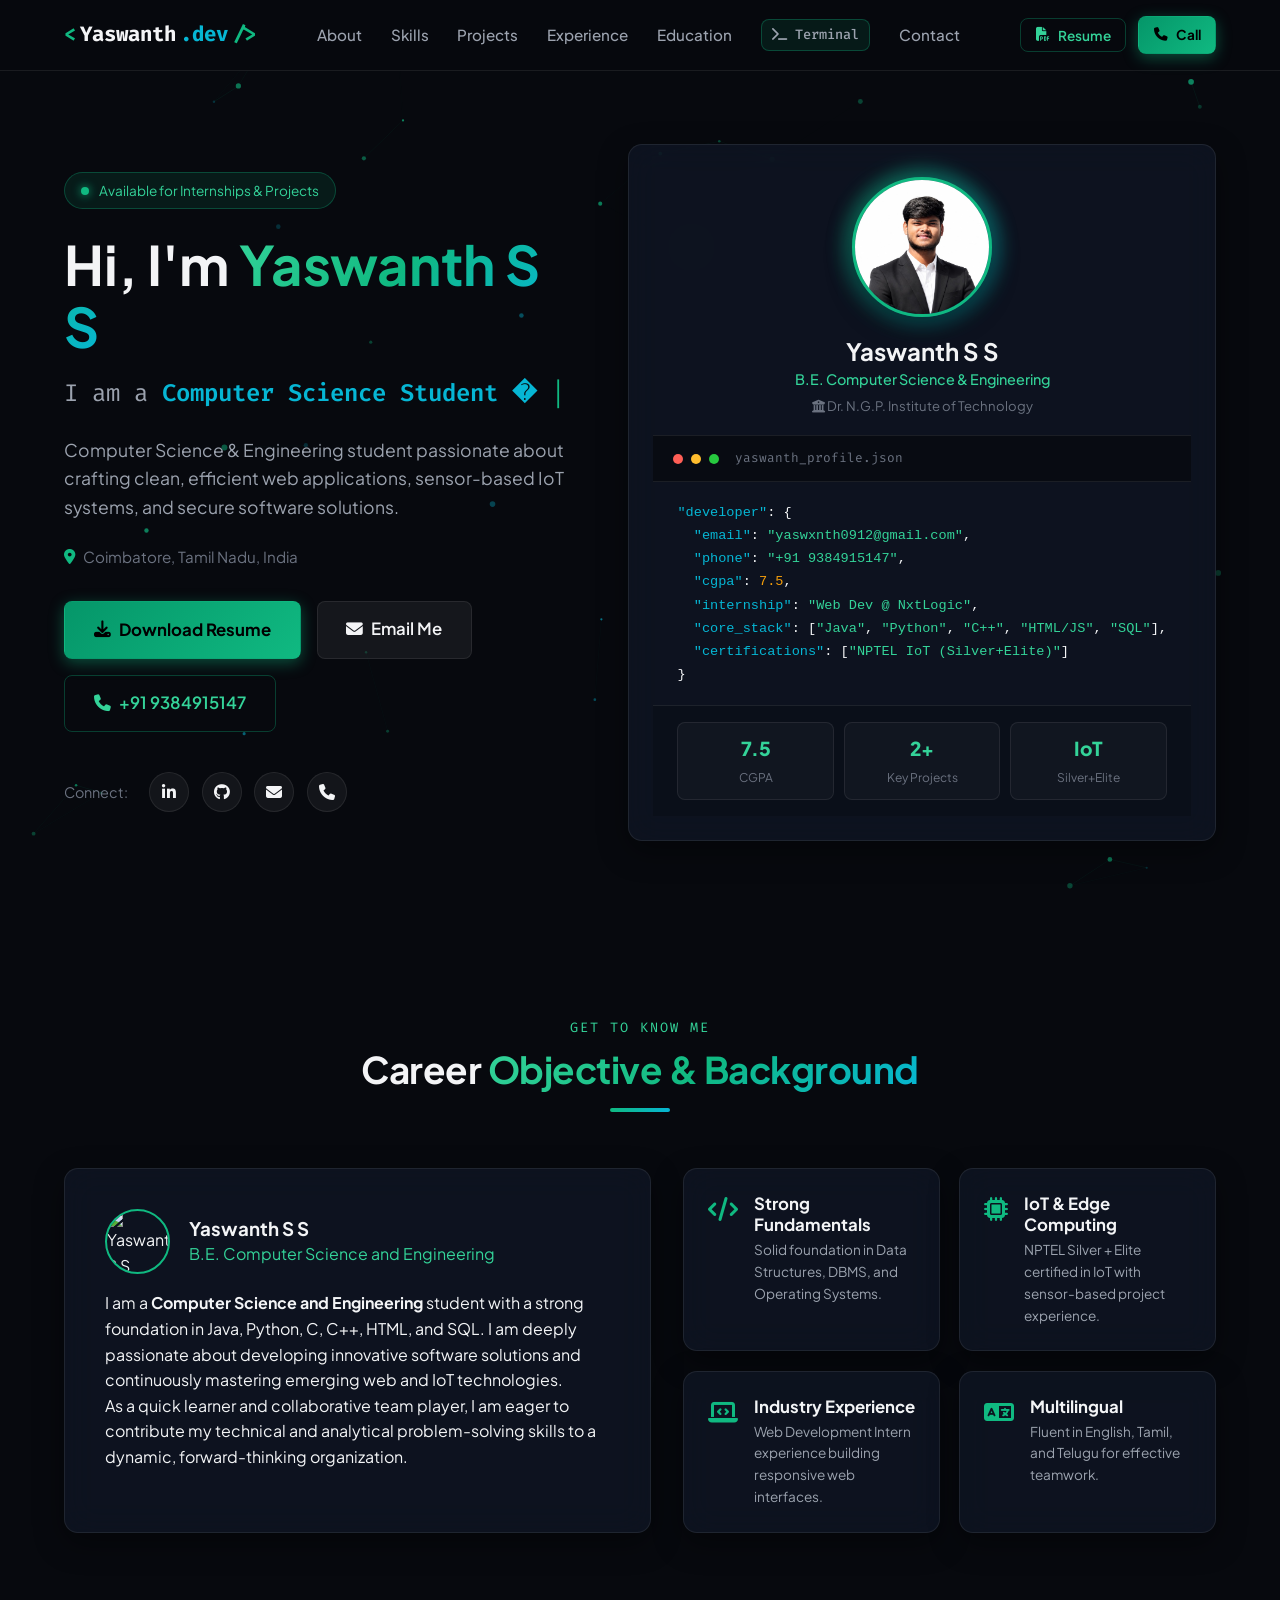
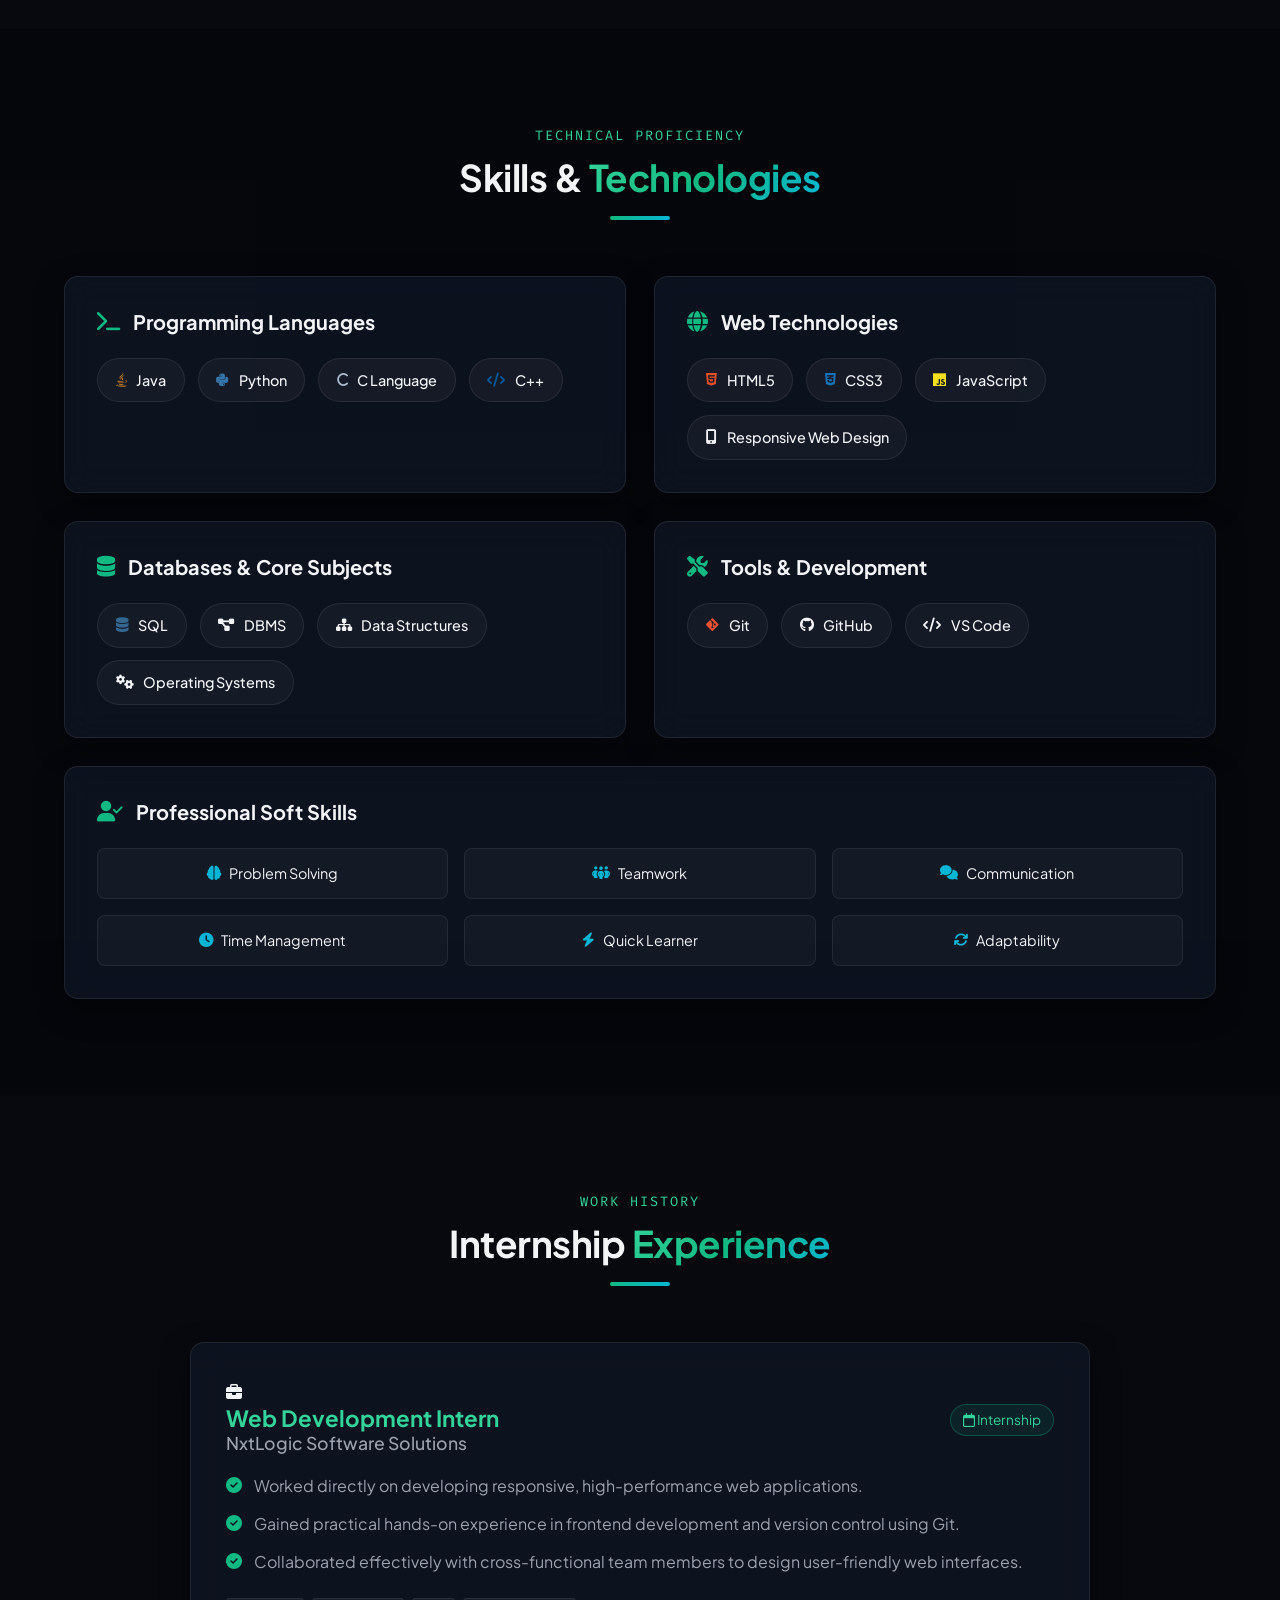
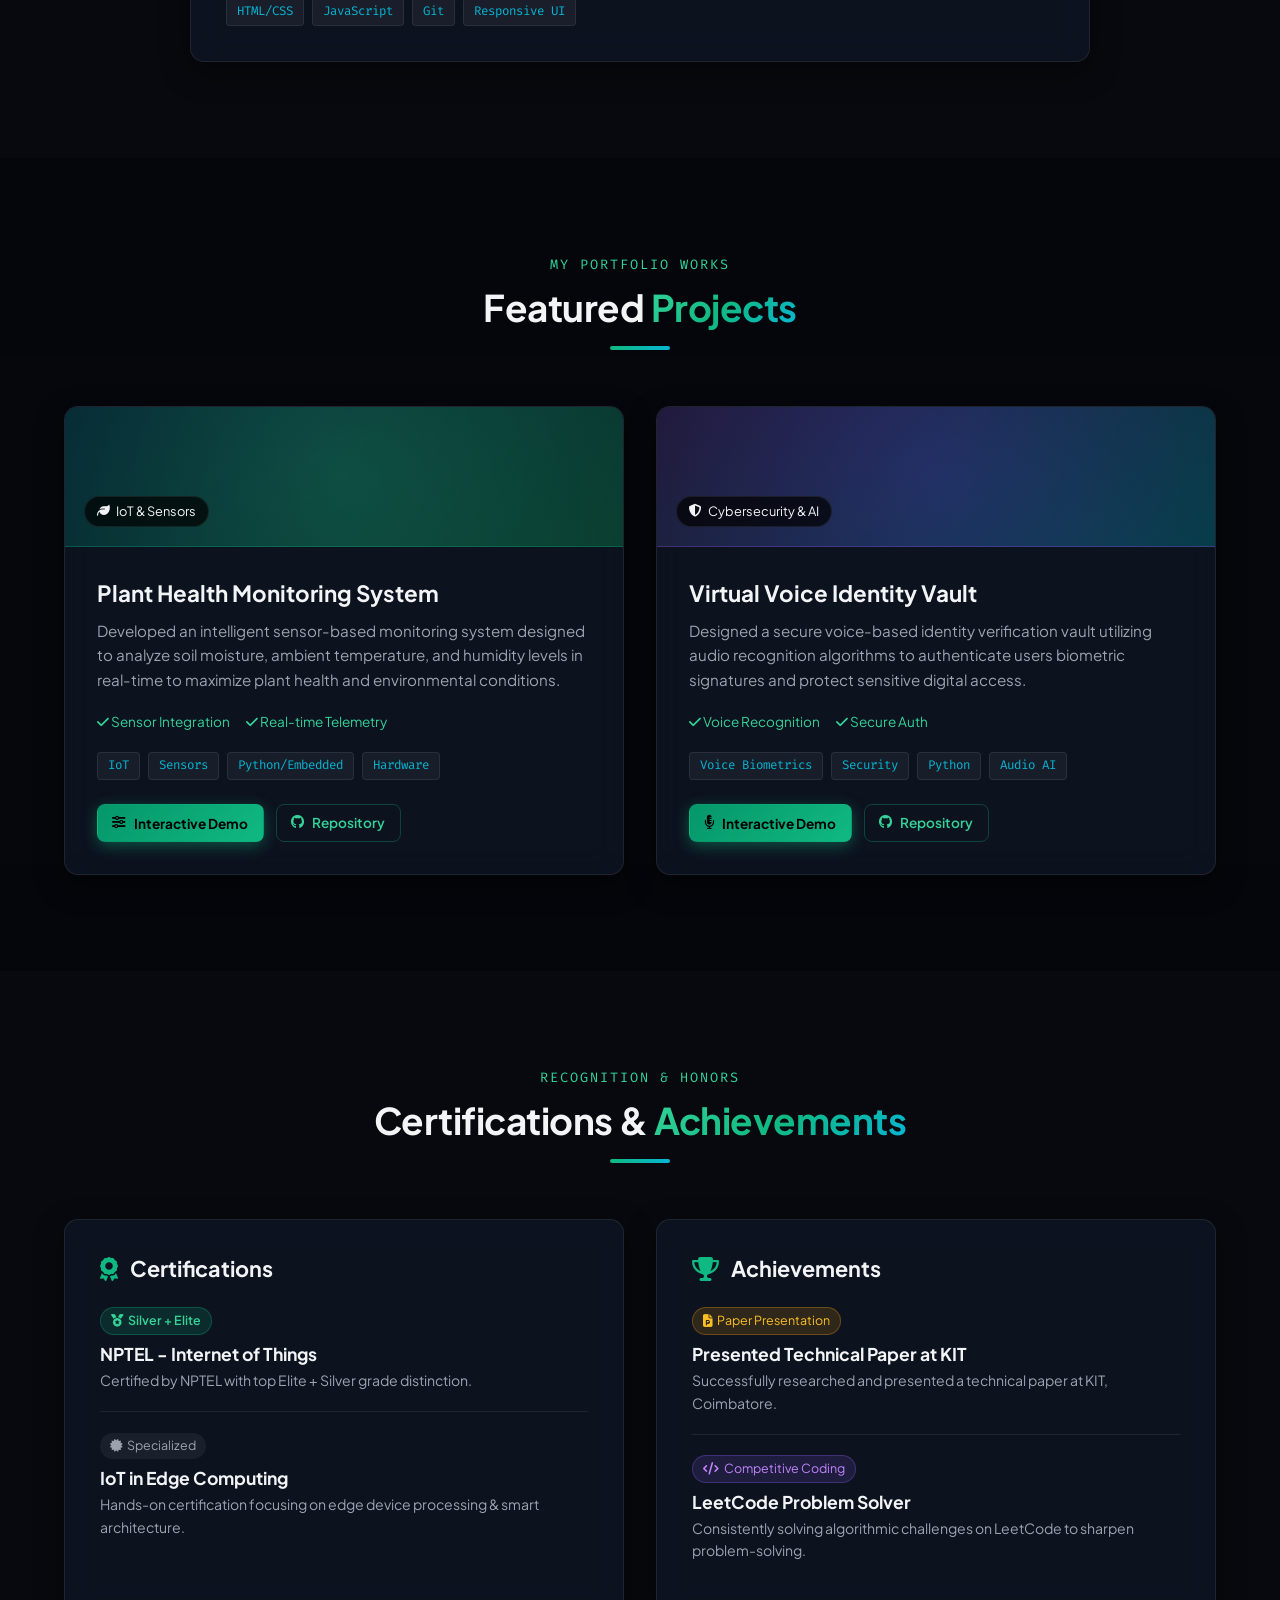
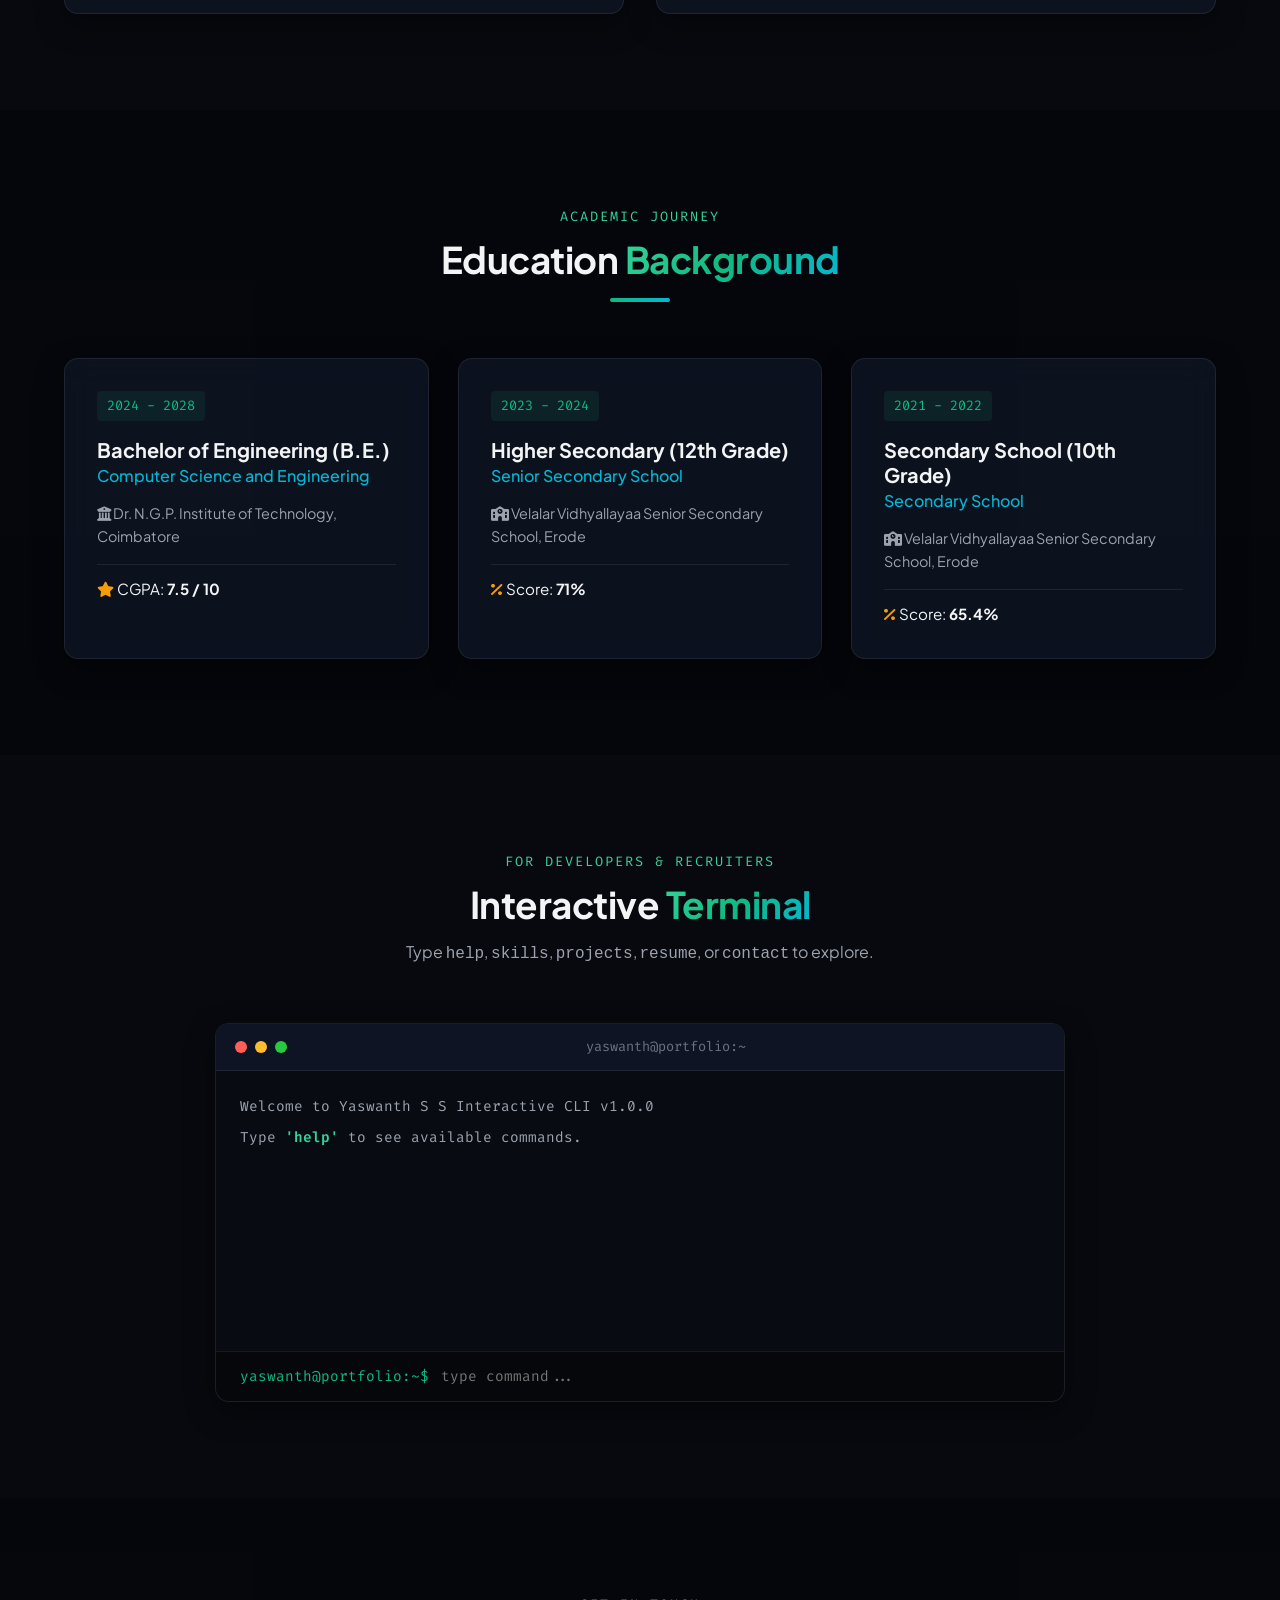
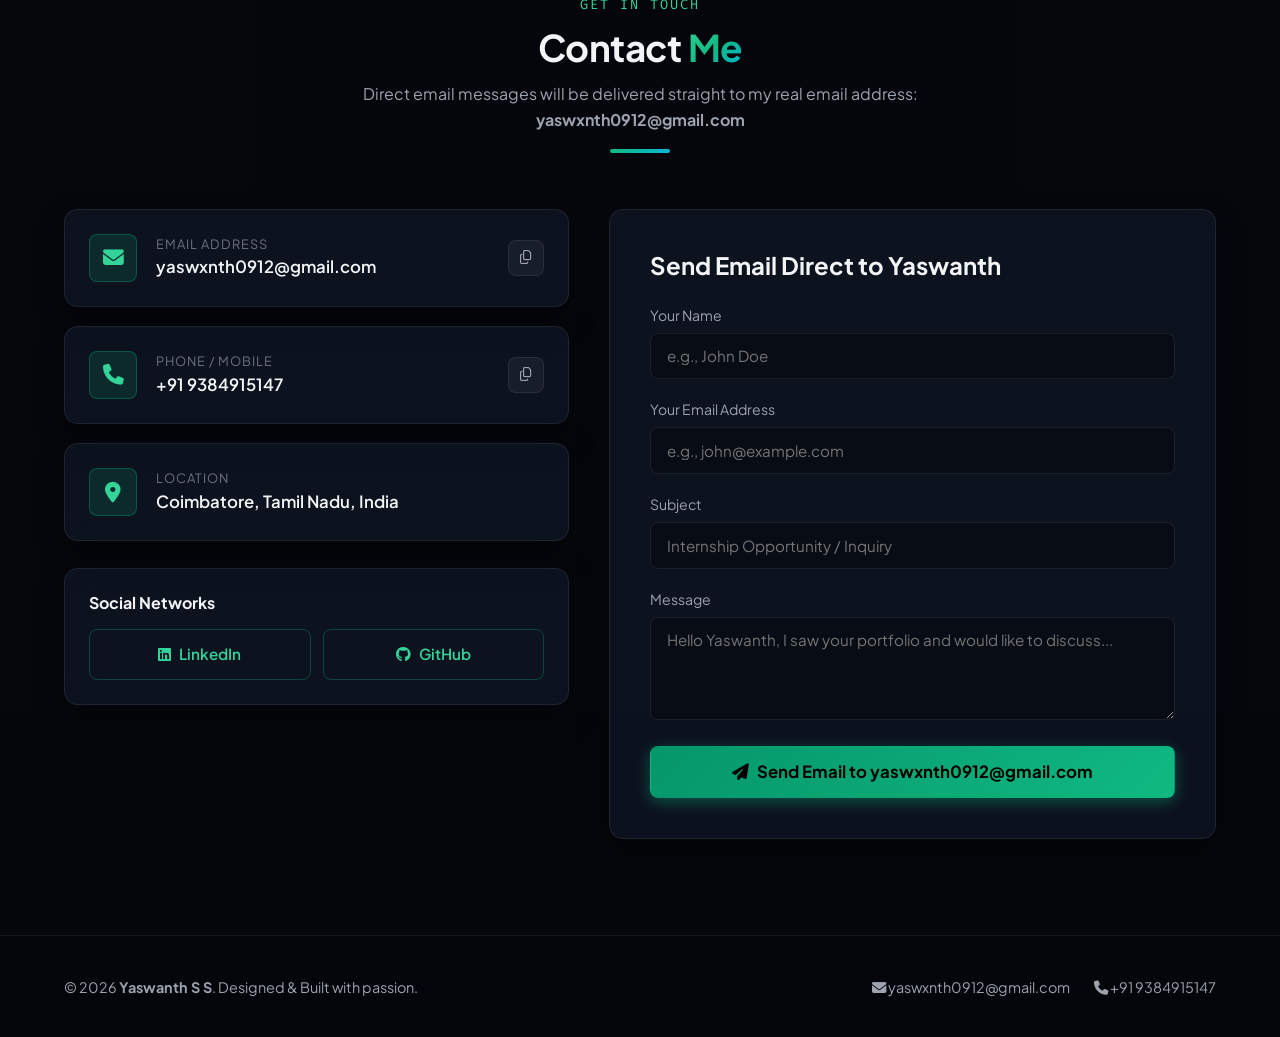
==== commit 756cd958: "Update print statement from 'Hello' to 'Goodbye'" ====
--- a/index.html
+++ b/index.html
@@ -118,7 +118,7 @@
                         <!-- Profile Image Frame -->
                         <div class="profile-img-container">
                             <div class="profile-glow-ring"></div>
-                            <img src="image/yash port pic.jpeg" alt="Yaswanth S S" class="profile-img" onerror="this.onerror=null; this.src='https://ui-avatars.com/api/?name=Yaswanth+S+S&background=10b981&color=000&size=200&bold=true';">
+                            <img src="./yash port pic.jpeg" alt="Yaswanth S S" class="profile-img" onerror="this.onerror=null; this.src='https://ui-avatars.com/api/?name=Yaswanth+S+S&background=10b981&color=000&size=200&bold=true';">
                         </div>
 
                         <div class="profile-meta-info">
@@ -717,4 +717,4 @@
     <!-- Script -->
     <script src="script.js"></script>
 </body>
-</html>+</html>
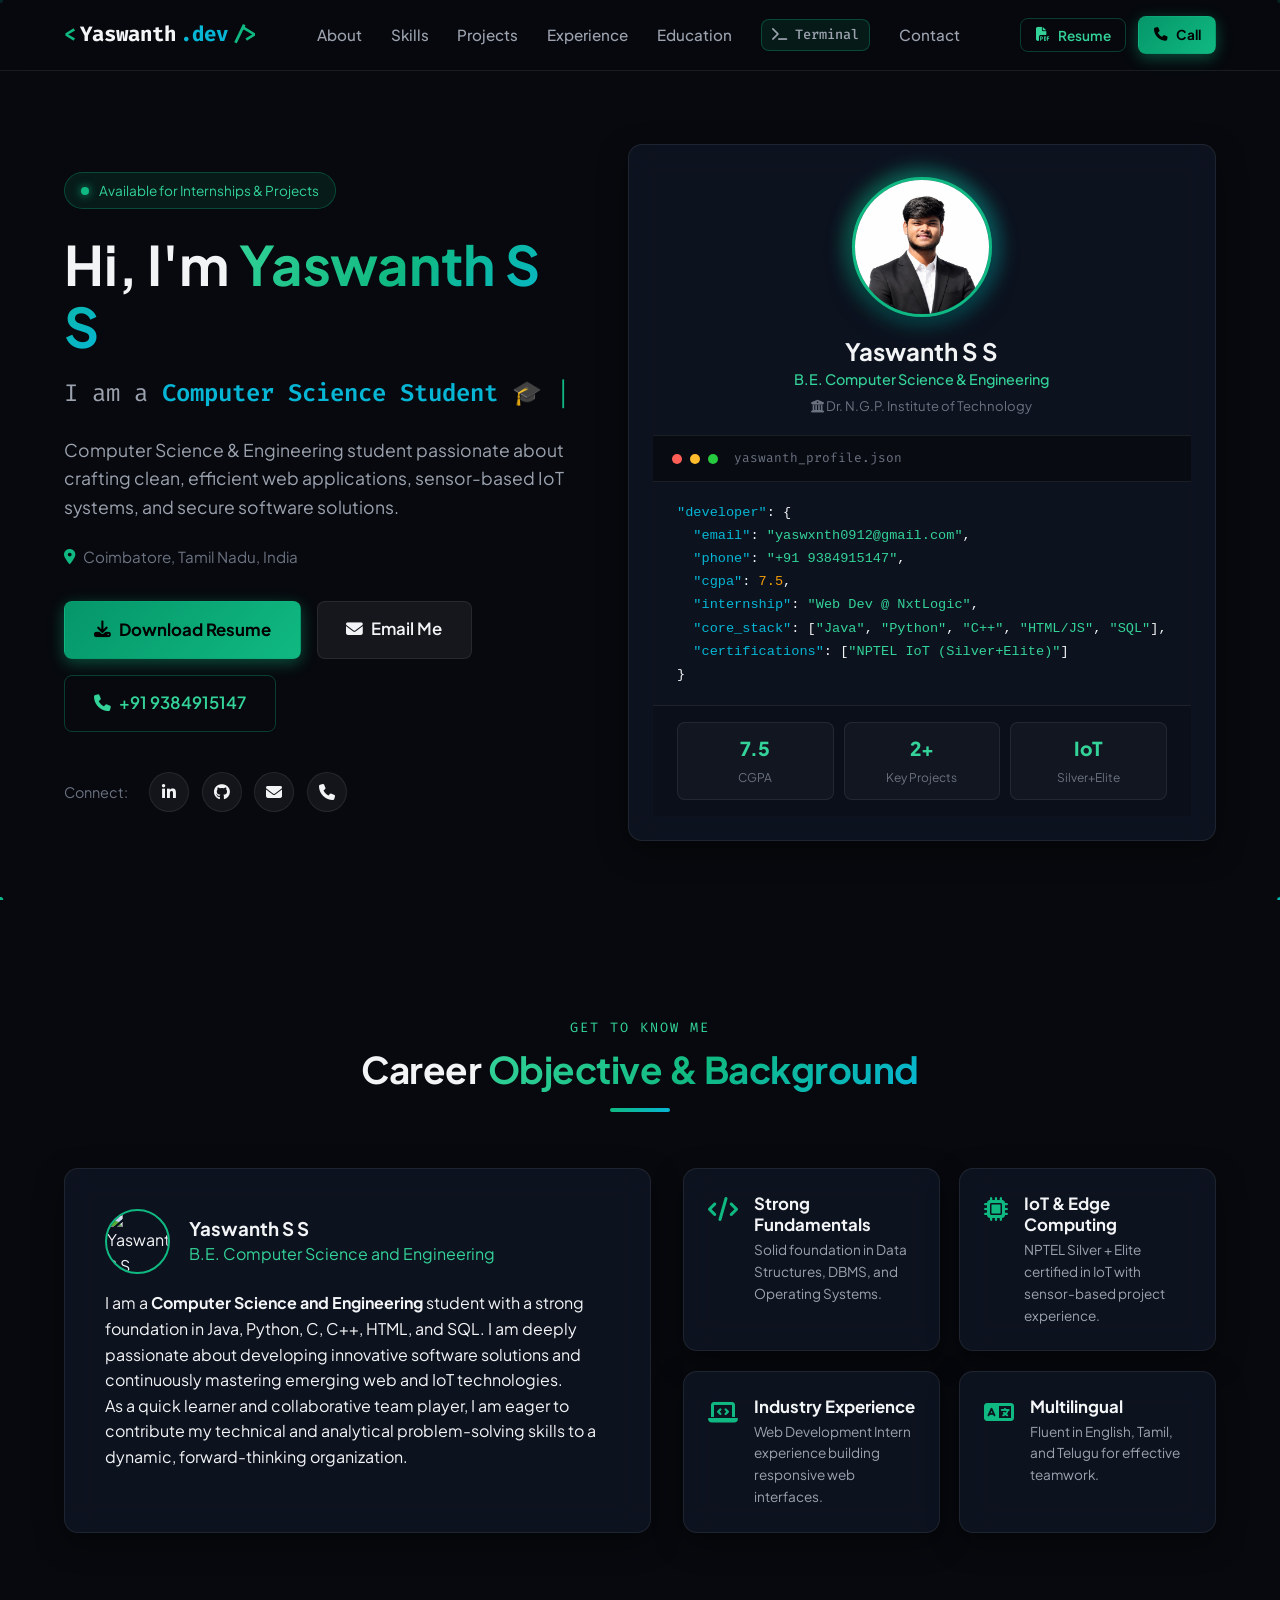
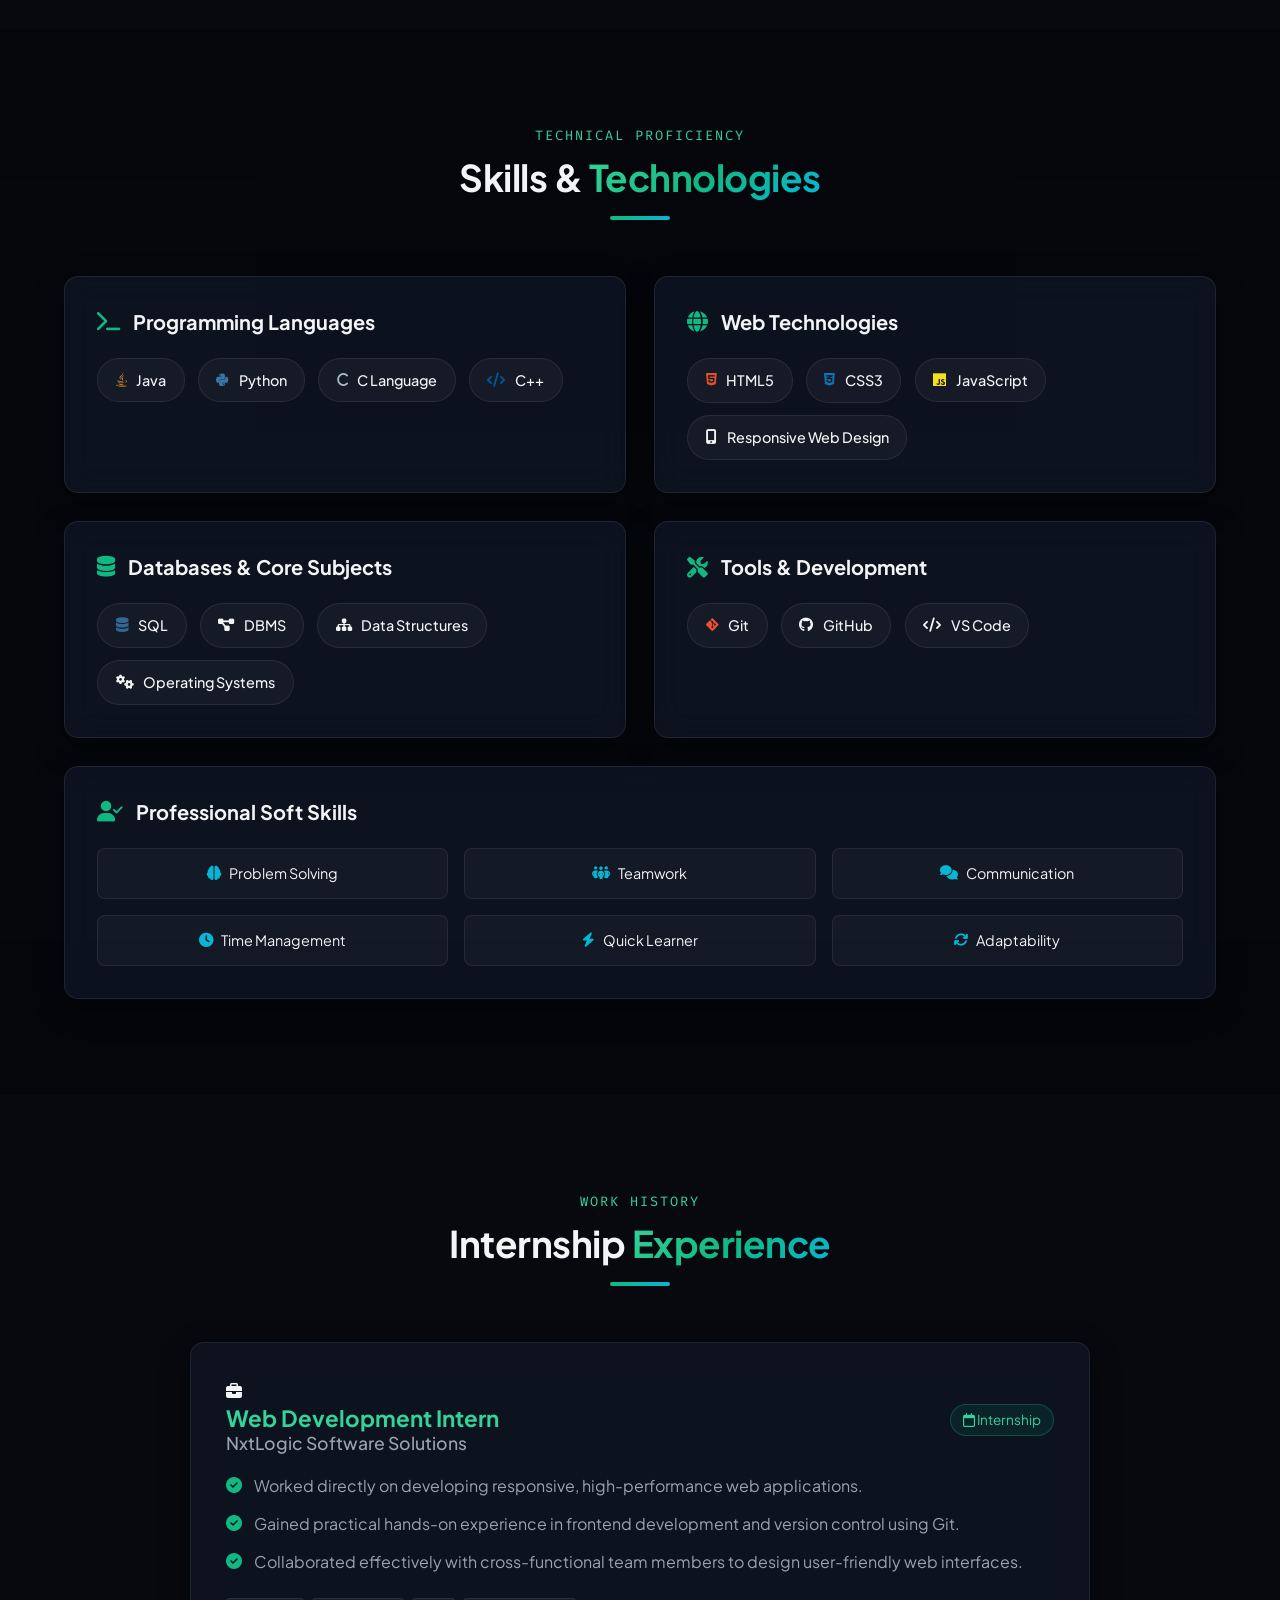
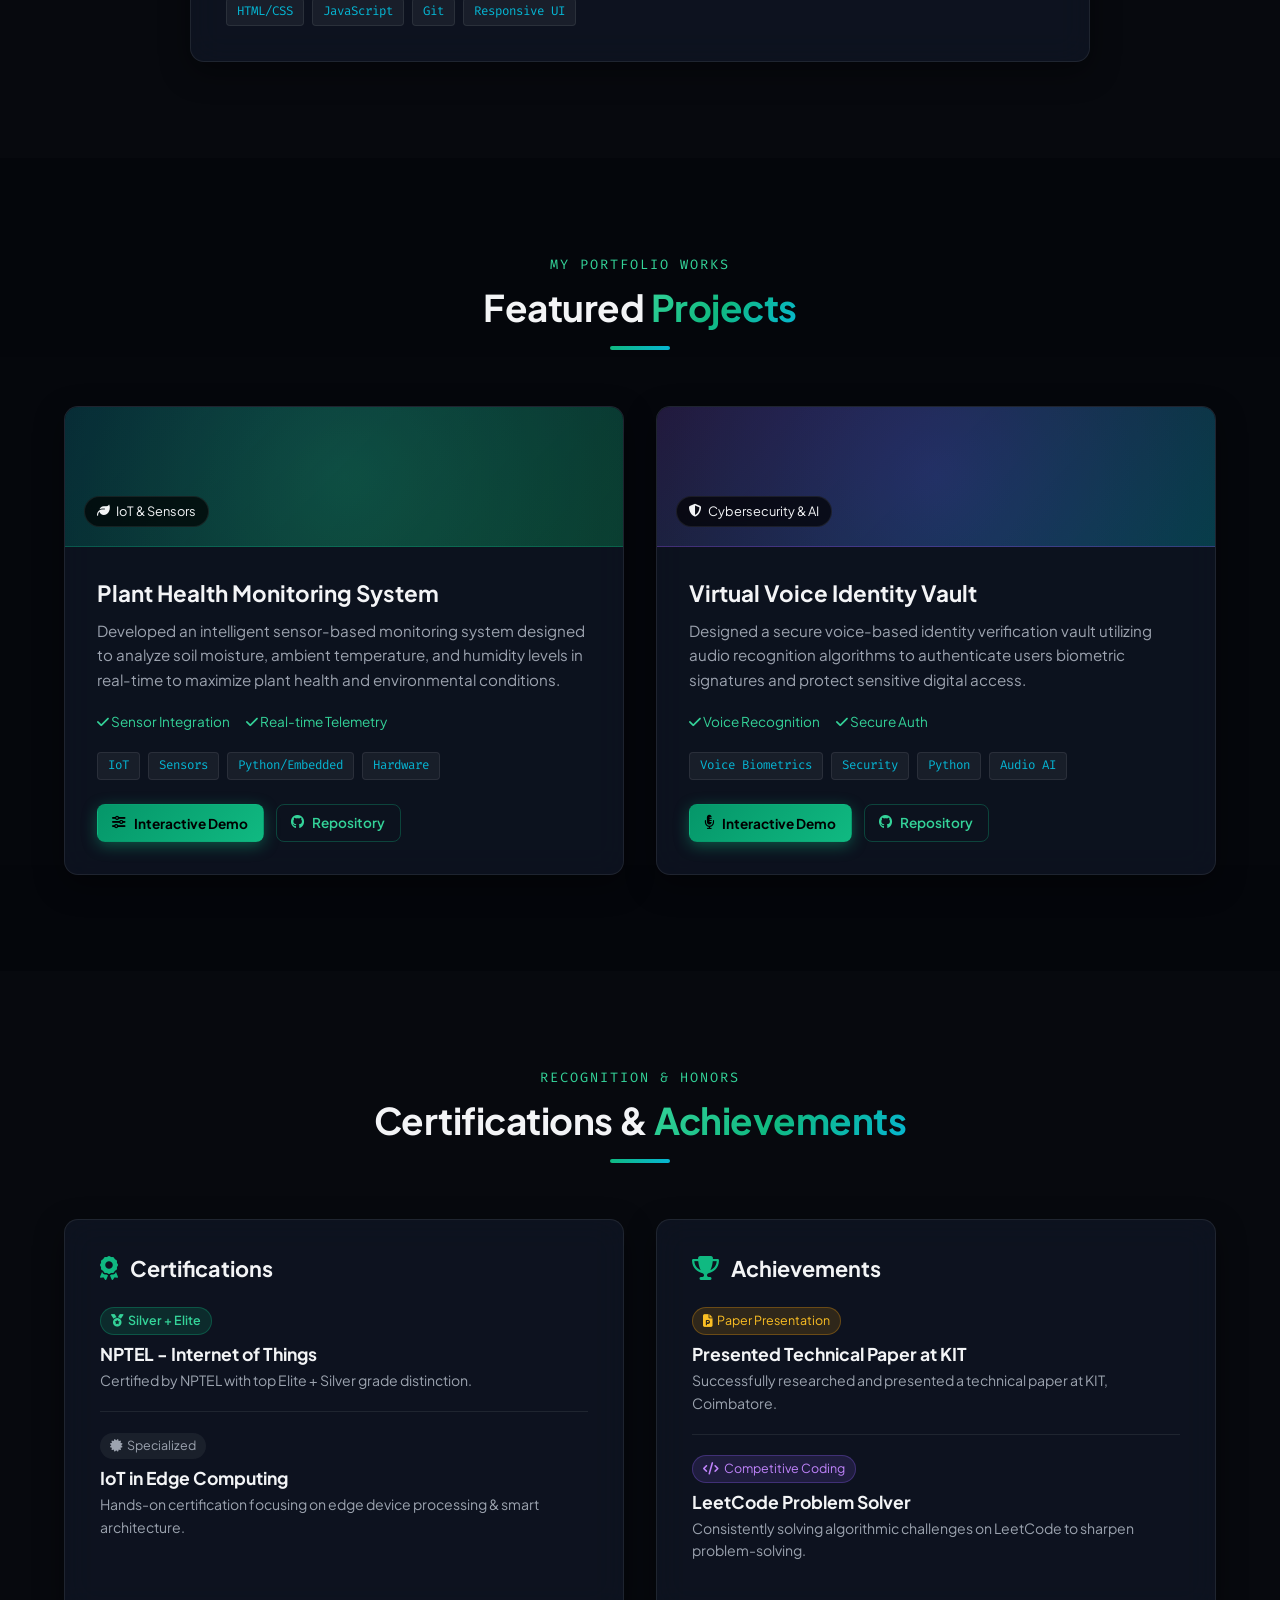
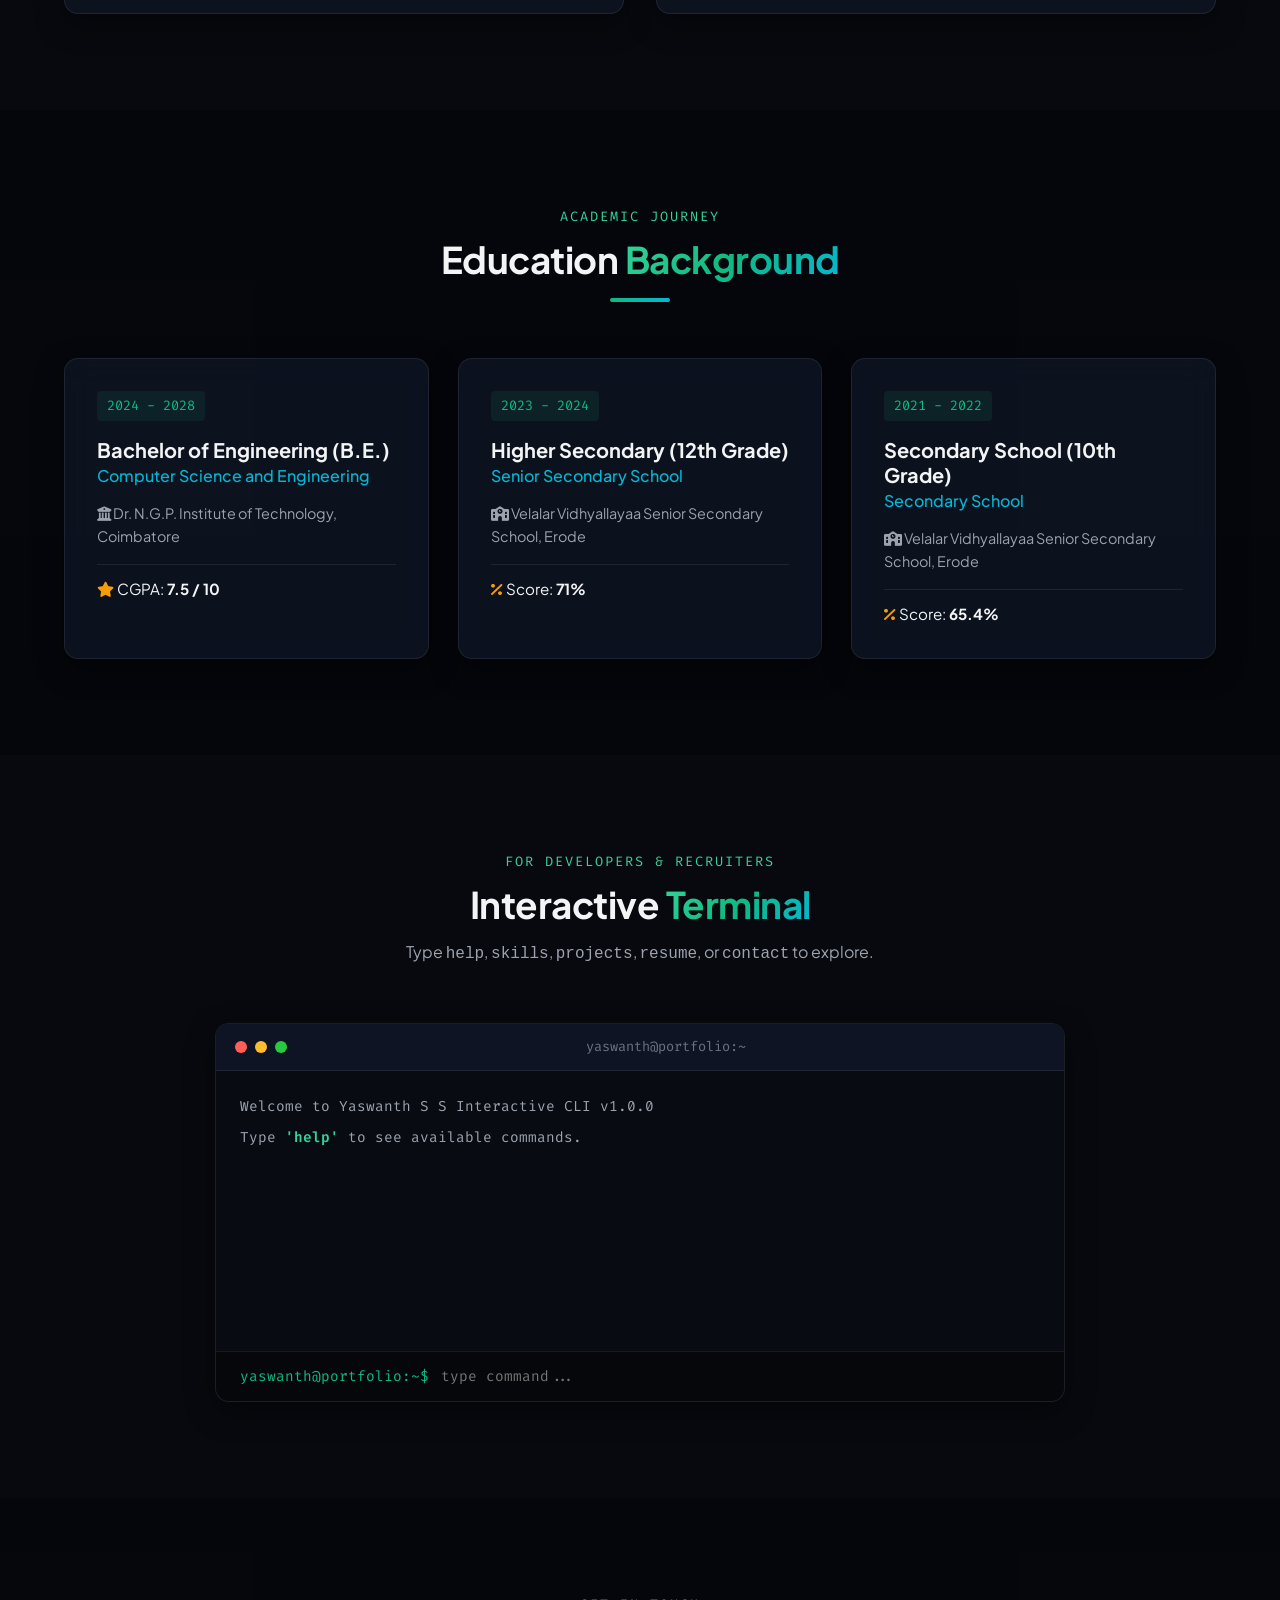
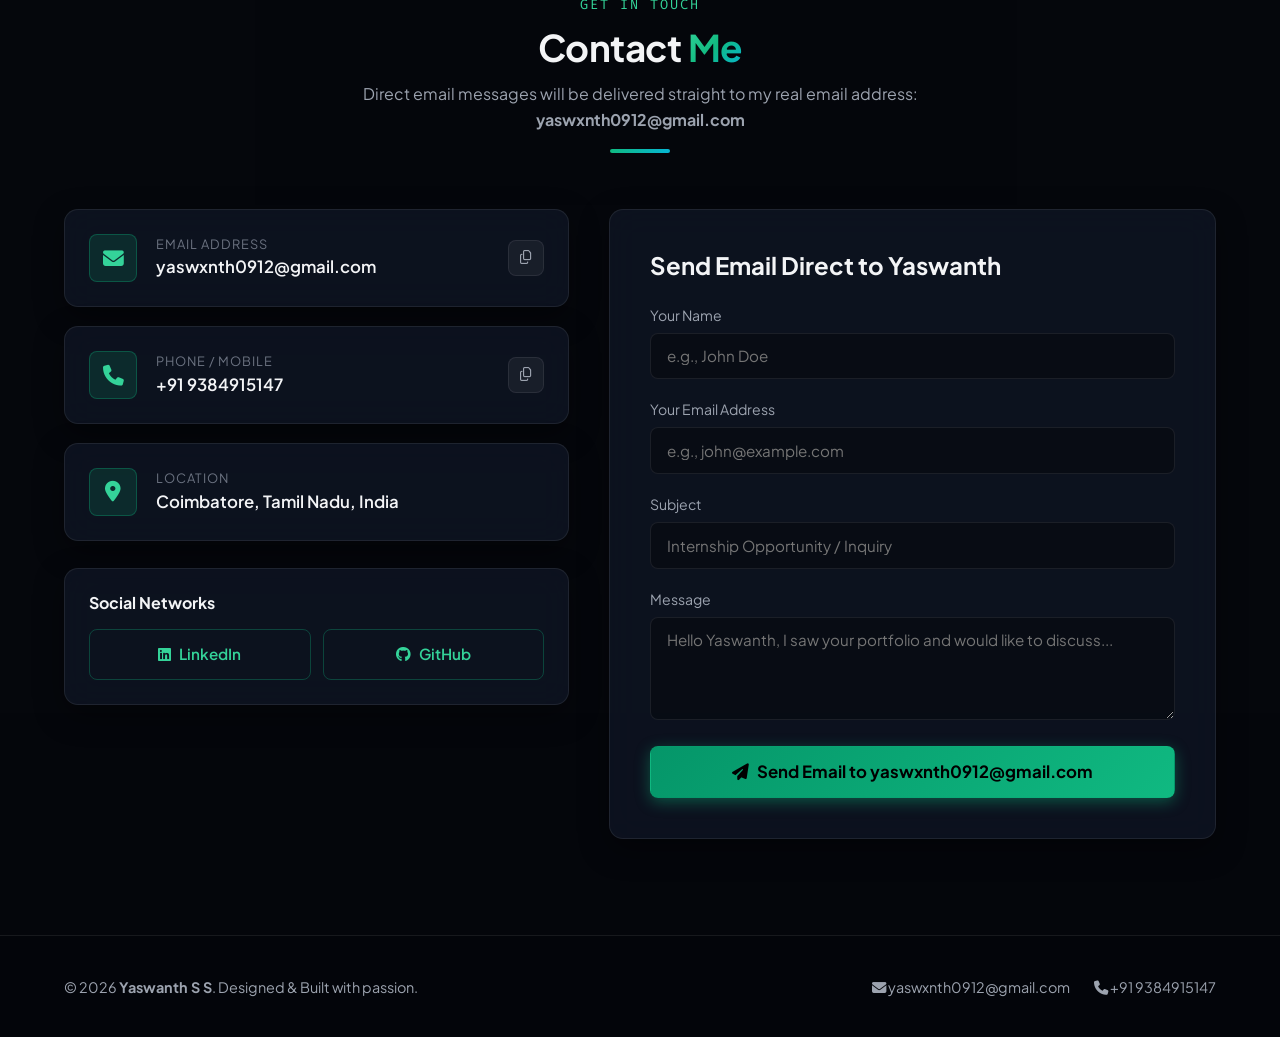
==== commit c47427db: "Change greeting from 'Hello World' to 'Goodbye World'" ====
--- a/index.html
+++ b/index.html
@@ -118,7 +118,7 @@
                         <!-- Profile Image Frame -->
                         <div class="profile-img-container">
                             <div class="profile-glow-ring"></div>
-                            <img src="./yash port pic.jpeg" alt="Yaswanth S S" class="profile-img" onerror="this.onerror=null; this.src='https://ui-avatars.com/api/?name=Yaswanth+S+S&background=10b981&color=000&size=200&bold=true';">
+                            <img src="yash port pic.jpeg" alt="Yaswanth S S" class="profile-img" onerror="this.onerror=null; this.src='https://ui-avatars.com/api/?name=Yaswanth+S+S&background=10b981&color=000&size=200&bold=true';">
                         </div>
 
                         <div class="profile-meta-info">
